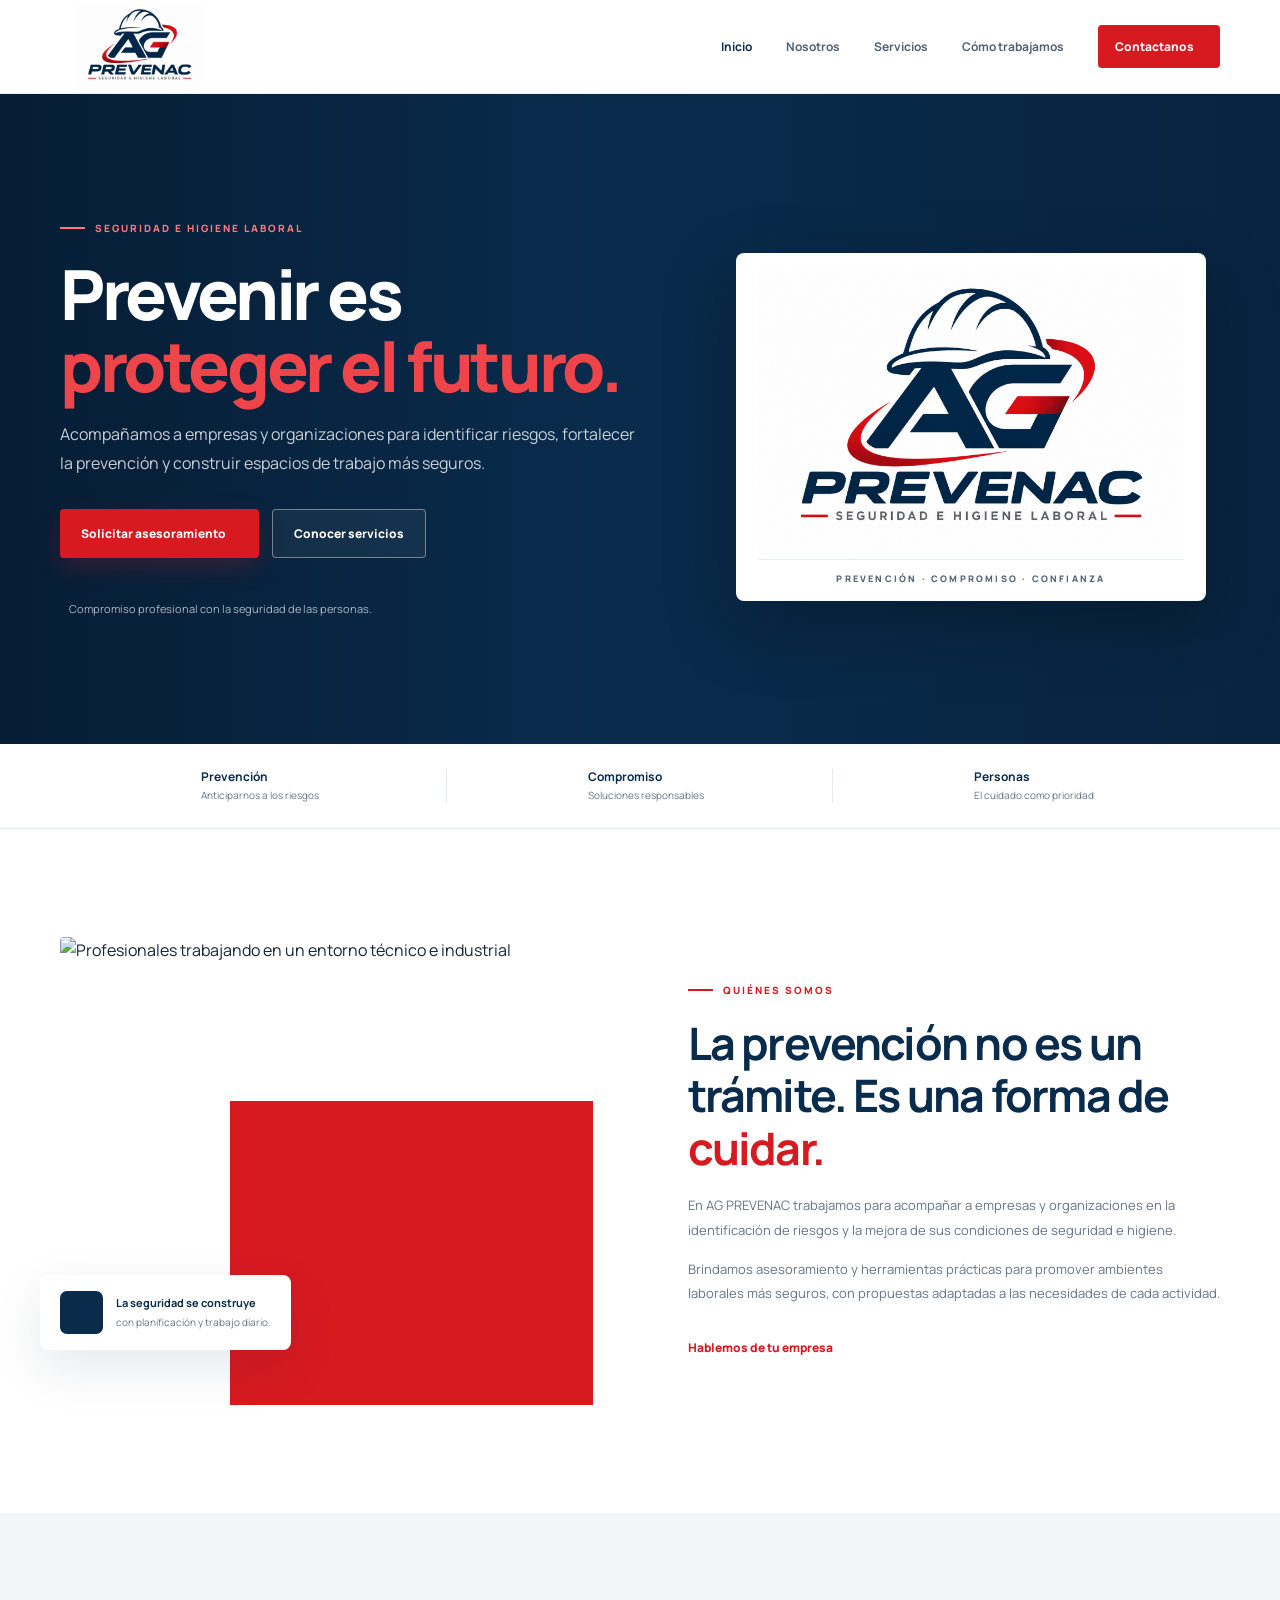
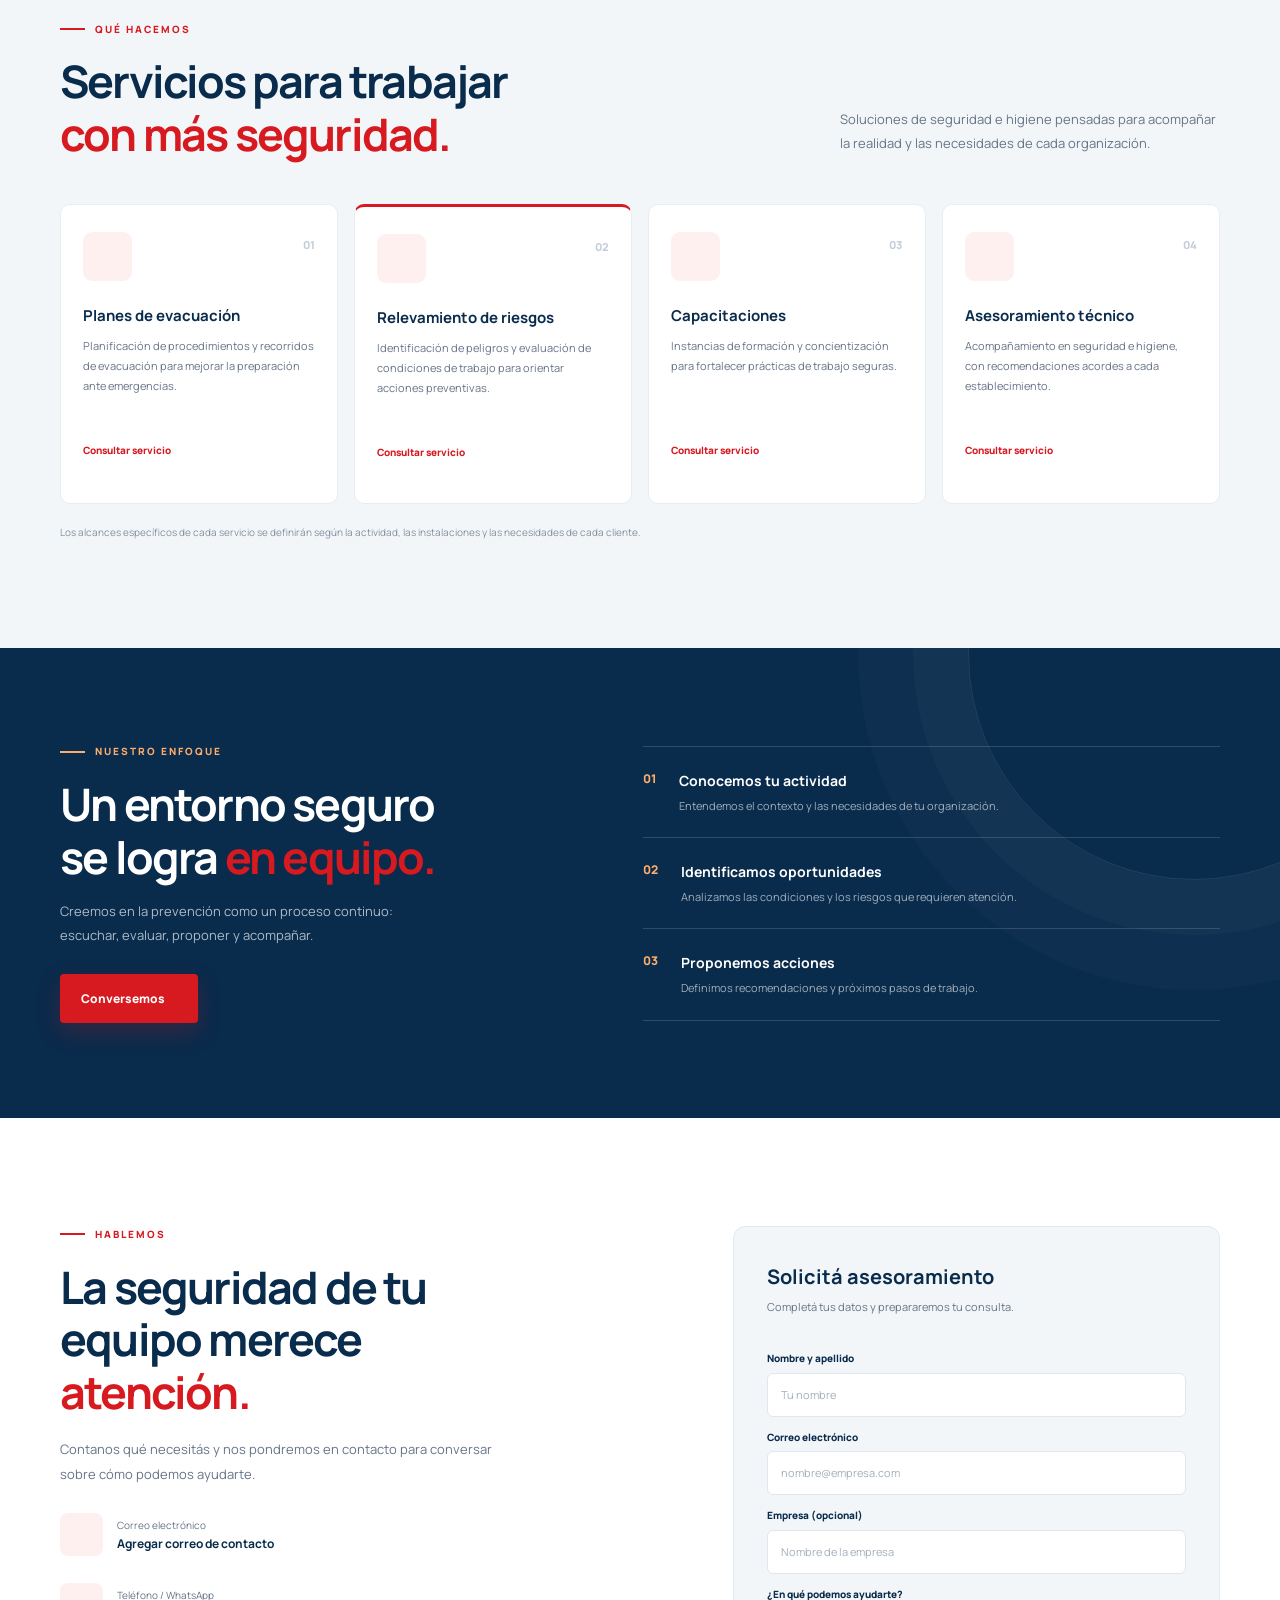
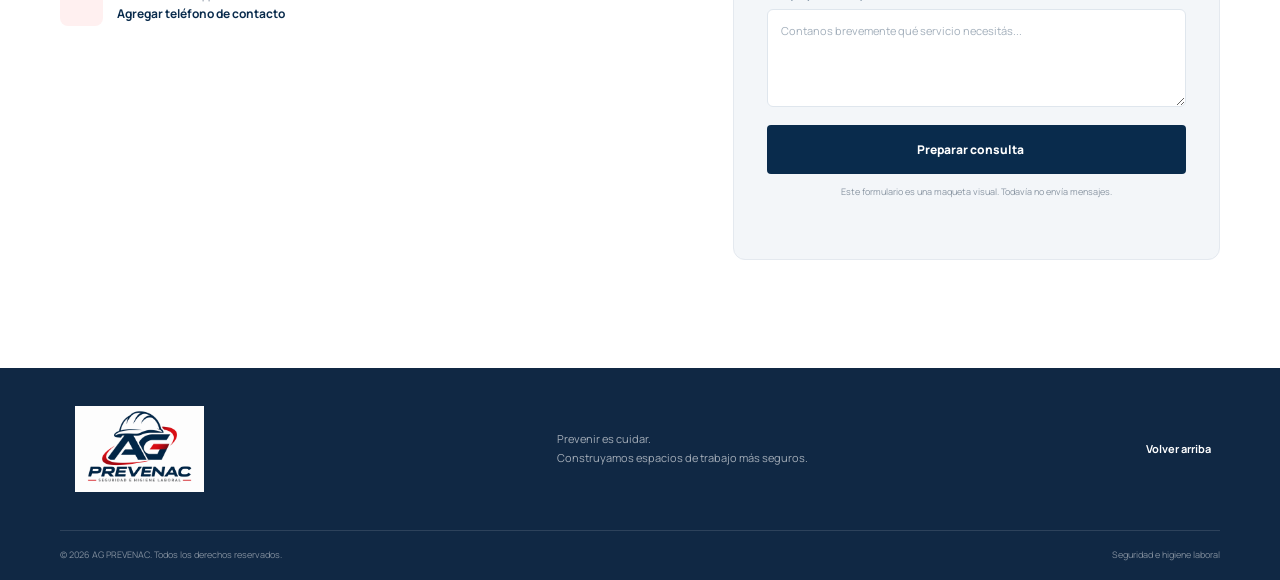
==== index.html @ 37a2228d "Add files via upload" ====
<!DOCTYPE html>
<html lang="es">
<head>
  <meta charset="UTF-8">
  <meta name="viewport" content="width=device-width, initial-scale=1.0">
  <meta name="description" content="AG PREVENAC: asesoramiento en seguridad e higiene laboral, prevención de riesgos, capacitaciones y planes de evacuación.">
  <meta name="theme-color" content="#17365d">
  <title>AG PREVENAC | Seguridad e Higiene Laboral</title>

  <link rel="preconnect" href="https://fonts.googleapis.com">
  <link rel="preconnect" href="https://fonts.gstatic.com" crossorigin>
  <link href="https://fonts.googleapis.com/css2?family=Manrope:wght@400;500;600;700;800&display=swap" rel="stylesheet">
  <link rel="stylesheet" href="css/styles.css">
  <script src="https://unpkg.com/lucide@latest" defer></script>
  <script src="js/main.js" defer></script>
</head>
<body>
  <a class="skip-link" href="#contenido">Saltar al contenido</a>

  <header class="site-header" id="inicio">
    <div class="container nav-wrap">
      <a class="brand" href="#inicio" aria-label="AG PREVENAC, inicio">
        <img class="brand-logo" src="assets/logo-prevenac.png" alt="AG PREVENAC — Seguridad e Higiene Laboral">
      </a>

      <button class="menu-toggle" type="button" aria-label="Abrir menú" aria-expanded="false" aria-controls="main-nav">
        <i data-lucide="menu"></i>
      </button>

      <nav class="main-nav" id="main-nav" aria-label="Navegación principal">
        <a href="#inicio" class="nav-link active">Inicio</a>
        <a href="#nosotros" class="nav-link">Nosotros</a>
        <a href="#servicios" class="nav-link">Servicios</a>
        <a href="#metodologia" class="nav-link">Cómo trabajamos</a>
        <a href="#contacto" class="nav-cta">Contactanos <i data-lucide="arrow-up-right"></i></a>
      </nav>
    </div>
  </header>

  <main id="contenido">
    <section class="hero hero-redesign">
      <div class="hero-photo" role="img" aria-label="Profesional trabajando en un entorno industrial"></div>
      <div class="hero-overlay"></div>
      <div class="container hero-layout">
        <div class="hero-content">
          <div class="eyebrow eyebrow-light"><span></span> SEGURIDAD E HIGIENE LABORAL</div>
          <h1>Prevenir es<br><em>proteger el futuro.</em></h1>
          <p class="hero-lead">Acompañamos a empresas y organizaciones para identificar riesgos, fortalecer la prevención y construir espacios de trabajo más seguros.</p>
          <div class="hero-actions">
            <a class="button button-orange" href="#contacto">Solicitar asesoramiento <i data-lucide="arrow-right"></i></a>
            <a class="button button-outline" href="#servicios">Conocer servicios</a>
          </div>
          <div class="hero-note"><i data-lucide="shield-check"></i> Compromiso profesional con la seguridad de las personas.</div>
        </div>
        <div class="hero-logo-panel">
          <img src="assets/logo-prevenac.png" alt="Identidad corporativa AG PREVENAC — Seguridad e Higiene Laboral">
          <span>PREVENCIÓN · COMPROMISO · CONFIANZA</span>
        </div>
      </div>
    </section>

    <section class="trust-strip" aria-label="Principios de trabajo">
      <div class="container trust-grid">
        <div><i data-lucide="shield-check"></i><span><strong>Prevención</strong><small>Anticiparnos a los riesgos</small></span></div>
        <div><i data-lucide="clipboard-check"></i><span><strong>Compromiso</strong><small>Soluciones responsables</small></span></div>
        <div><i data-lucide="users"></i><span><strong>Personas</strong><small>El cuidado como prioridad</small></span></div>
      </div>
    </section>

    <section class="section about-section" id="nosotros">
      <div class="container about-grid">
        <div class="about-visual">
          <img src="https://images.unsplash.com/photo-1581092160562-40aa08e78837?auto=format&fit=crop&w=1000&q=85" alt="Profesionales trabajando en un entorno técnico e industrial" loading="lazy">
          <div class="visual-caption"><span class="caption-icon"><i data-lucide="hard-hat"></i></span><span><strong>La seguridad se construye</strong><small>con planificación y trabajo diario.</small></span></div>
          <div class="visual-accent"></div>
        </div>
        <div class="about-copy">
          <div class="eyebrow"><span></span> QUIÉNES SOMOS</div>
          <h2>La prevención no es un trámite. Es una forma de <em>cuidar.</em></h2>
          <p>En AG PREVENAC trabajamos para acompañar a empresas y organizaciones en la identificación de riesgos y la mejora de sus condiciones de seguridad e higiene.</p>
          <p>Brindamos asesoramiento y herramientas prácticas para promover ambientes laborales más seguros, con propuestas adaptadas a las necesidades de cada actividad.</p>
          <a class="text-link" href="#contacto">Hablemos de tu empresa <i data-lucide="arrow-up-right"></i></a>
        </div>
      </div>
    </section>

    <section class="section services-section" id="servicios">
      <div class="container">
        <div class="section-heading">
          <div>
            <div class="eyebrow"><span></span> QUÉ HACEMOS</div>
            <h2>Servicios para trabajar<br><em>con más seguridad.</em></h2>
          </div>
          <p>Soluciones de seguridad e higiene pensadas para acompañar la realidad y las necesidades de cada organización.</p>
        </div>

        <div class="services-grid">
          <article class="service-card">
            <div class="service-icon"><i data-lucide="map"></i></div>
            <span class="service-number">01</span>
            <h3>Planes de evacuación</h3>
            <p>Planificación de procedimientos y recorridos de evacuación para mejorar la preparación ante emergencias.</p>
            <a href="#contacto" aria-label="Consultar por planes de evacuación">Consultar servicio <i data-lucide="arrow-up-right"></i></a>
          </article>
          <article class="service-card featured">
            <div class="service-icon"><i data-lucide="clipboard-list"></i></div>
            <span class="service-number">02</span>
            <h3>Relevamiento de riesgos</h3>
            <p>Identificación de peligros y evaluación de condiciones de trabajo para orientar acciones preventivas.</p>
            <a href="#contacto" aria-label="Consultar por relevamiento de riesgos">Consultar servicio <i data-lucide="arrow-up-right"></i></a>
          </article>
          <article class="service-card">
            <div class="service-icon"><i data-lucide="presentation"></i></div>
            <span class="service-number">03</span>
            <h3>Capacitaciones</h3>
            <p>Instancias de formación y concientización para fortalecer prácticas de trabajo seguras.</p>
            <a href="#contacto" aria-label="Consultar por capacitaciones">Consultar servicio <i data-lucide="arrow-up-right"></i></a>
          </article>
          <article class="service-card">
            <div class="service-icon"><i data-lucide="file-check-2"></i></div>
            <span class="service-number">04</span>
            <h3>Asesoramiento técnico</h3>
            <p>Acompañamiento en seguridad e higiene, con recomendaciones acordes a cada establecimiento.</p>
            <a href="#contacto" aria-label="Consultar por asesoramiento técnico">Consultar servicio <i data-lucide="arrow-up-right"></i></a>
          </article>
        </div>
        <p class="content-note">Los alcances específicos de cada servicio se definirán según la actividad, las instalaciones y las necesidades de cada cliente.</p>
      </div>
    </section>

    <section class="method-section" id="metodologia">
      <div class="container method-grid">
        <div>
          <div class="eyebrow eyebrow-light"><span></span> NUESTRO ENFOQUE</div>
          <h2>Un entorno seguro<br>se logra <em>en equipo.</em></h2>
          <p>Creemos en la prevención como un proceso continuo: escuchar, evaluar, proponer y acompañar.</p>
          <a class="button button-orange" href="#contacto">Conversemos <i data-lucide="arrow-right"></i></a>
        </div>
        <div class="steps">
          <div class="step"><span>01</span><div><h3>Conocemos tu actividad</h3><p>Entendemos el contexto y las necesidades de tu organización.</p></div></div>
          <div class="step"><span>02</span><div><h3>Identificamos oportunidades</h3><p>Analizamos las condiciones y los riesgos que requieren atención.</p></div></div>
          <div class="step"><span>03</span><div><h3>Proponemos acciones</h3><p>Definimos recomendaciones y próximos pasos de trabajo.</p></div></div>
        </div>
      </div>
    </section>

    <section class="contact-section section" id="contacto">
      <div class="container contact-grid">
        <div class="contact-copy">
          <div class="eyebrow"><span></span> HABLEMOS</div>
          <h2>La seguridad de tu equipo merece <em>atención.</em></h2>
          <p>Contanos qué necesitás y nos pondremos en contacto para conversar sobre cómo podemos ayudarte.</p>
          <div class="contact-detail"><span><i data-lucide="mail"></i></span><div><small>Correo electrónico</small><strong>Agregar correo de contacto</strong></div></div>
          <div class="contact-detail"><span><i data-lucide="phone"></i></span><div><small>Teléfono / WhatsApp</small><strong>Agregar teléfono de contacto</strong></div></div>
        </div>
        <form class="contact-form" id="contact-form">
          <h3>Solicitá asesoramiento</h3>
          <p>Completá tus datos y prepararemos tu consulta.</p>
          <label for="name">Nombre y apellido</label>
          <input id="name" name="name" type="text" placeholder="Tu nombre" autocomplete="name" required>
          <label for="email">Correo electrónico</label>
          <input id="email" name="email" type="email" placeholder="nombre@empresa.com" autocomplete="email" required>
          <label for="company">Empresa (opcional)</label>
          <input id="company" name="company" type="text" placeholder="Nombre de la empresa" autocomplete="organization">
          <label for="message">¿En qué podemos ayudarte?</label>
          <textarea id="message" name="message" rows="4" placeholder="Contanos brevemente qué servicio necesitás..." required></textarea>
          <button class="button button-navy" type="submit">Preparar consulta <i data-lucide="arrow-right"></i></button>
          <small class="form-disclaimer">Este formulario es una maqueta visual. Todavía no envía mensajes.</small>
          <p class="form-feedback" id="form-feedback" role="status" aria-live="polite"></p>
        </form>
      </div>
    </section>
  </main>

  <footer class="site-footer">
    <div class="container footer-top">
      <a class="brand brand-footer" href="#inicio" aria-label="AG PREVENAC, volver al inicio">
        <img class="brand-logo brand-logo-footer" src="assets/logo-prevenac.png" alt="AG PREVENAC — Seguridad e Higiene Laboral">
      </a>
      <p>Prevenir es cuidar.<br>Construyamos espacios de trabajo más seguros.</p>
      <a class="back-top" href="#inicio">Volver arriba <i data-lucide="arrow-up"></i></a>
    </div>
    <div class="container footer-bottom">
      <span>© <span id="current-year"></span> AG PREVENAC. Todos los derechos reservados.</span>
      <span>Seguridad e higiene laboral</span>
    </div>
  </footer>
</body>
</html>
---- css/styles.css ----
@import url('https://fonts.googleapis.com/css2?family=Manrope:wght@400;500;600;700;800&display=swap');

:root {
  --navy: #17365d;
  --navy-deep: #102844;
  --orange: #d71920;
  --yellow: #d71920;
  --ink: #172536;
  --muted: #667487;
  --soft: #f3f6f9;
  --white: #fff;
  --border: #e4e9ef;
  --radius: 18px;
  --shadow: 0 18px 50px rgba(16, 40, 68, .10);
}

* { box-sizing: border-box; }
html { scroll-behavior: smooth; scroll-padding-top: 88px; }
body { margin: 0; font-family: "Manrope", sans-serif; color: var(--ink); background: #fff; line-height: 1.65; }
a { color: inherit; text-decoration: none; }
button, input, textarea { font: inherit; }
img { display: block; max-width: 100%; }
.container { width: min(1160px, calc(100% - 48px)); margin-inline: auto; }
.skip-link { position: absolute; left: -999px; top: 8px; z-index: 1000; background: white; padding: 10px 16px; }
.skip-link:focus { left: 8px; }
.site-header { height: 82px; background: #fff; position: sticky; top: 0; z-index: 100; border-bottom: 1px solid rgba(23,54,93,.08); }
.nav-wrap { height: 100%; display: flex; align-items: center; justify-content: space-between; }
.brand { display: inline-flex; align-items: center; gap: 11px; color: var(--navy); }
.brand-mark { font-size: 33px; font-weight: 800; letter-spacing: -3px; line-height: 1; }
.brand-mark span { color: var(--orange); }
.brand-copy { display: grid; line-height: 1.15; letter-spacing: 1.5px; }
.brand-copy strong { font-size: 15px; font-weight: 800; }
.brand-copy small { margin-top: 5px; font-size: 8px; font-weight: 700; color: #8190a1; letter-spacing: 1.15px; }
.main-nav { display: flex; align-items: center; gap: 34px; }
.nav-link { color: #536174; font-size: 12px; font-weight: 700; transition: color .2s; }
.nav-link:hover, .nav-link.active { color: var(--navy); }
.nav-cta { display: inline-flex; align-items: center; gap: 9px; padding: 12px 17px; color: white; background: var(--navy); border-radius: 7px; font-size: 12px; font-weight: 800; transition: background .2s, transform .2s; }
.nav-cta:hover { background: var(--orange); transform: translateY(-2px); }
.nav-cta svg, .button svg, .text-link svg, .service-card a svg, .back-top svg { width: 16px; height: 16px; }
.menu-toggle { display: none; border: 0; background: transparent; color: var(--navy); padding: 8px; }

.hero { min-height: 650px; position: relative; display: flex; align-items: center; overflow: hidden; background: var(--navy-deep); color: white; }
.hero-photo { position: absolute; inset: 0; background: url("https://images.unsplash.com/photo-1581092335878-2d9ff86ca2bf?auto=format&fit=crop&w=2000&q=90") center 43% / cover no-repeat; opacity: .62; }
.hero-overlay { position: absolute; inset: 0; background: linear-gradient(90deg, rgba(10,29,51,.97) 0%, rgba(16,40,68,.88) 43%, rgba(16,40,68,.23) 100%), linear-gradient(0deg, rgba(10,29,51,.25), transparent 50%); }
.hero-content { position: relative; z-index: 1; padding-block: 105px 115px; }
.eyebrow { display: flex; align-items: center; gap: 10px; color: var(--orange); font-size: 10px; font-weight: 800; letter-spacing: 2px; }
.eyebrow > span { width: 25px; height: 2px; background: currentColor; display: inline-block; }
.eyebrow-light { color: #ffad68; }
.hero h1 { max-width: 760px; margin: 22px 0 18px; font-size: clamp(43px, 6vw, 76px); line-height: 1.08; letter-spacing: -3.8px; font-weight: 800; }
h1 em, h2 em { color: var(--orange); font-style: normal; }
.hero-lead { max-width: 590px; margin: 0; color: rgba(255,255,255,.78); font-size: 16px; line-height: 1.8; }
.hero-actions { display: flex; align-items: center; flex-wrap: wrap; gap: 13px; margin-top: 32px; }
.button { min-height: 49px; display: inline-flex; justify-content: center; align-items: center; gap: 12px; padding: 0 21px; border: 0; border-radius: 7px; cursor: pointer; font-size: 12px; font-weight: 800; transition: transform .2s, background .2s, box-shadow .2s; }
.button:hover { transform: translateY(-2px); }
.button-orange { background: var(--orange); color: white; box-shadow: 0 9px 24px rgba(244,123,32,.2); }
.button-orange:hover { background: #e86c13; }
.button-outline { border: 1px solid rgba(255,255,255,.4); color: white; background: rgba(255,255,255,.05); }
.button-outline:hover { background: rgba(255,255,255,.14); }
.hero-note { display: flex; align-items: center; gap: 9px; margin-top: 42px; color: rgba(255,255,255,.68); font-size: 11px; }
.hero-note svg { width: 17px; color: #ffad68; }
.hero-side-label { position: absolute; right: 30px; bottom: 38px; writing-mode: vertical-rl; color: rgba(255,255,255,.65); font-size: 9px; font-weight: 800; letter-spacing: 3px; }

.trust-strip { background: #fff; border-bottom: 1px solid var(--border); }
.trust-grid { display: grid; grid-template-columns: repeat(3, 1fr); padding-block: 25px; }
.trust-grid > div { display: flex; align-items: center; justify-content: center; gap: 14px; border-right: 1px solid var(--border); }
.trust-grid > div:last-child { border: 0; }
.trust-grid svg { width: 25px; height: 25px; color: var(--orange); }
.trust-grid span { display: grid; line-height: 1.35; }
.trust-grid strong { font-size: 12px; color: var(--navy); }
.trust-grid small { margin-top: 4px; color: var(--muted); font-size: 10px; }

.section { padding-block: 108px; }
.about-grid { display: grid; grid-template-columns: 1fr 1fr; gap: 95px; align-items: center; }
.about-visual { position: relative; padding: 0 28px 28px 0; }
.about-visual > img { width: 100%; height: 440px; object-fit: cover; border-radius: 4px; position: relative; z-index: 1; }
.visual-accent { position: absolute; right: 0; bottom: 0; width: 68%; height: 65%; background: var(--orange); }
.visual-caption { position: absolute; z-index: 2; left: -20px; bottom: 55px; display: flex; align-items: center; gap: 13px; background: white; padding: 16px 20px; box-shadow: var(--shadow); border-radius: 8px; }
.caption-icon { width: 43px; height: 43px; display: grid; place-items: center; color: white; background: var(--navy); border-radius: 7px; }
.caption-icon svg { width: 21px; }
.visual-caption span:last-child { display: grid; line-height: 1.4; }
.visual-caption strong { color: var(--navy); font-size: 11px; }
.visual-caption small { margin-top: 4px; color: var(--muted); font-size: 10px; }
.about-copy h2, .section-heading h2, .method-section h2, .contact-copy h2 { margin: 18px 0; color: var(--navy); font-size: clamp(31px, 3.5vw, 45px); line-height: 1.18; letter-spacing: -1.8px; }
.about-copy p, .section-heading > p, .method-grid > div:first-child > p, .contact-copy > p { color: var(--muted); font-size: 13px; line-height: 1.9; }
.about-copy p { margin: 0 0 14px; }
.text-link { display: inline-flex; align-items: center; gap: 10px; margin-top: 18px; color: var(--orange); font-size: 12px; font-weight: 800; }
.text-link:hover { color: var(--navy); }

.services-section { background: var(--soft); }
.section-heading { display: flex; justify-content: space-between; align-items: end; gap: 40px; margin-bottom: 43px; }
.section-heading h2 { margin-bottom: 0; }
.section-heading > p { max-width: 380px; margin: 0 0 5px; }
.services-grid { display: grid; grid-template-columns: repeat(4, 1fr); gap: 16px; }
.service-card { position: relative; min-height: 300px; padding: 27px 22px 23px; background: white; border: 1px solid #e8edf2; border-radius: 10px; transition: transform .25s, box-shadow .25s, border-color .25s; }
.service-card:hover { transform: translateY(-6px); box-shadow: var(--shadow); border-color: transparent; }
.service-card.featured { border-top: 3px solid var(--orange); }
.service-icon { width: 49px; height: 49px; display: grid; place-items: center; margin-bottom: 24px; color: var(--orange); background: #fff1e7; border-radius: 9px; }
.service-icon svg { width: 23px; height: 23px; }
.service-number { position: absolute; top: 31px; right: 22px; color: #c5ced8; font-size: 11px; font-weight: 800; }
.service-card h3 { margin: 0 0 10px; color: var(--navy); font-size: 15px; line-height: 1.4; }
.service-card p { min-height: 88px; margin: 0; color: var(--muted); font-size: 11px; line-height: 1.8; }
.service-card a { display: inline-flex; align-items: center; gap: 7px; margin-top: 18px; color: var(--orange); font-size: 10px; font-weight: 800; }
.service-card a svg { width: 13px; }
.content-note { margin: 20px 0 0; color: #8290a0; font-size: 10px; }

.method-section { position: relative; overflow: hidden; padding-block: 95px; color: white; background: var(--navy); }
.method-section::after { content: ""; position: absolute; width: 450px; height: 450px; right: -140px; top: -220px; border: 1px solid rgba(255,255,255,.1); border-radius: 50%; box-shadow: 0 0 0 55px rgba(255,255,255,.025), 0 0 0 110px rgba(255,255,255,.02); }
.method-grid { position: relative; z-index: 1; display: grid; grid-template-columns: .9fr 1.1fr; gap: 110px; align-items: center; }
.method-section h2 { color: white; margin-bottom: 15px; }
.method-grid > div:first-child > p { max-width: 390px; margin-bottom: 26px; color: rgba(255,255,255,.68); }
.steps { display: grid; gap: 0; }
.step { display: flex; gap: 23px; padding: 22px 0; border-bottom: 1px solid rgba(255,255,255,.15); }
.step:first-child { border-top: 1px solid rgba(255,255,255,.15); }
.step > span { color: #ffad68; font-size: 12px; font-weight: 800; }
.step h3 { margin: 0 0 5px; color: white; font-size: 14px; }
.step p { margin: 0; color: rgba(255,255,255,.62); font-size: 11px; }

.contact-section { background: #fff; }
.contact-grid { display: grid; grid-template-columns: 1fr .85fr; gap: 100px; align-items: start; }
.contact-copy h2 { max-width: 490px; }
.contact-copy > p { max-width: 450px; }
.contact-detail { display: flex; align-items: center; gap: 14px; margin-top: 27px; }
.contact-detail > span { width: 43px; height: 43px; display: grid; place-items: center; color: var(--orange); background: #fff1e7; border-radius: 8px; }
.contact-detail svg { width: 19px; }
.contact-detail div { display: grid; line-height: 1.4; }
.contact-detail small { color: var(--muted); font-size: 10px; }
.contact-detail strong { margin-top: 4px; color: var(--navy); font-size: 12px; }
.contact-form { display: grid; padding: 33px; background: var(--soft); border: 1px solid var(--border); border-radius: 12px; }
.contact-form h3 { margin: 0; color: var(--navy); font-size: 20px; }
.contact-form > p { margin: 5px 0 22px; color: var(--muted); font-size: 11px; }
.contact-form label { margin: 12px 0 6px; color: var(--navy); font-size: 10px; font-weight: 800; }
.contact-form input, .contact-form textarea { width: 100%; padding: 12px 13px; color: var(--ink); background: white; border: 1px solid #dfe6ed; border-radius: 6px; outline: none; font-size: 11px; resize: vertical; transition: border-color .2s, box-shadow .2s; }
.contact-form input:focus, .contact-form textarea:focus { border-color: var(--orange); box-shadow: 0 0 0 3px rgba(244,123,32,.12); }
.contact-form input::placeholder, .contact-form textarea::placeholder { color: #a3afbb; }
.button-navy { width: 100%; margin-top: 18px; color: white; background: var(--navy); }
.button-navy:hover { background: var(--orange); }
.form-disclaimer { margin-top: 11px; color: #8995a2; font-size: 9px; text-align: center; }
.form-feedback { min-height: 18px; margin: 8px 0 0 !important; color: var(--navy) !important; font-size: 10px !important; }

.site-footer { color: white; background: #102844; }
.footer-top { display: flex; align-items: center; justify-content: space-between; gap: 30px; padding-block: 38px; }
.brand-footer { color: white; }
.brand-footer .brand-copy small { color: #a9b6c4; }
.footer-top > p { margin: 0; color: rgba(255,255,255,.62); font-size: 11px; line-height: 1.7; }
.back-top { display: inline-flex; align-items: center; gap: 9px; color: white; font-size: 11px; font-weight: 700; }
.back-top:hover { color: #ffad68; }
.footer-bottom { display: flex; justify-content: space-between; gap: 20px; padding-block: 17px; border-top: 1px solid rgba(255,255,255,.12); color: rgba(255,255,255,.48); font-size: 9px; }

@media (max-width: 980px) {
  .main-nav { gap: 20px; }
  .about-grid { gap: 55px; }
  .services-grid { grid-template-columns: repeat(2, 1fr); }
  .service-card p { min-height: 65px; }
  .method-grid { gap: 55px; }
  .contact-grid { gap: 55px; }
}
@media (max-width: 700px) {
  .container { width: min(100% - 36px, 560px); }
  .site-header { height: 72px; }
  .menu-toggle { display: inline-flex; align-items: center; justify-content: center; }
  .main-nav { position: absolute; display: none; top: 71px; left: 0; right: 0; padding: 18px 24px 24px; flex-direction: column; align-items: stretch; gap: 0; background: white; border-bottom: 1px solid var(--border); box-shadow: 0 18px 25px rgba(16,40,68,.08); }
  .main-nav.is-open { display: flex; }
  .nav-link { padding: 12px 0; border-bottom: 1px solid var(--border); }
  .nav-cta { justify-content: center; margin-top: 15px; }
  .hero { min-height: 630px; }
  .hero-photo { background-position: 58% center; }
  .hero-overlay { background: linear-gradient(90deg, rgba(10,29,51,.94), rgba(16,40,68,.64)), linear-gradient(0deg, rgba(10,29,51,.45), transparent); }
  .hero-content { padding-block: 90px; }
  .hero h1 { font-size: clamp(42px, 12vw, 62px); letter-spacing: -2.5px; }
  .hero-lead { font-size: 14px; }
  .hero-side-label { display: none; }
  .trust-grid { grid-template-columns: 1fr; padding-block: 10px; }
  .trust-grid > div { justify-content: flex-start; padding: 14px 5px; border-right: 0; border-bottom: 1px solid var(--border); }
  .trust-grid > div:last-child { border-bottom: 0; }
  .section { padding-block: 75px; }
  .about-grid, .method-grid, .contact-grid { grid-template-columns: 1fr; gap: 48px; }
  .about-visual { margin-left: 15px; }
  .about-visual > img { height: 350px; }
  .visual-caption { left: -15px; bottom: 45px; }
  .section-heading { display: block; margin-bottom: 30px; }
  .section-heading > p { margin-top: 18px; }
  .services-grid { gap: 12px; }
  .service-card { min-height: 285px; padding: 22px 17px; }
  .service-card p { min-height: 105px; }
  .method-section { padding-block: 75px; }
  .contact-form { padding: 25px 20px; }
  .footer-top { align-items: flex-start; flex-wrap: wrap; }
  .footer-top > p { order: 3; width: 100%; }
  .footer-bottom { flex-direction: column; gap: 5px; }
}
@media (max-width: 390px) {
  .services-grid { grid-template-columns: 1fr; }
  .service-card { min-height: auto; }
  .service-card p { min-height: 0; }
  .hero-actions { align-items: stretch; flex-direction: column; }
  .button { width: 100%; }
}
@media (prefers-reduced-motion: reduce) {
  *, *::before, *::after { scroll-behavior: auto !important; transition-duration: .01ms !important; animation-duration: .01ms !important; }
}


/* Identidad visual PREVENAC: azul marino + rojo */
:root {
  --orange: #d71920;
  --navy: #092b4c;
  --navy-deep: #061d34;
}
.site-header { height: 94px; }
.brand { min-width: 0; }
.brand-logo { display: block; width: 158px; height: 86px; object-fit: contain; }
.nav-link { font-size: 12px; }
.nav-cta { background: #d71920; border-radius: 4px; }
.nav-cta:hover, .button-orange:hover { background: #b51219; }

.hero-redesign { min-height: 650px; }
.hero-redesign .hero-photo {
  inset: 0 0 0 43%; opacity: .58;
  background-position: center 42%;
}
.hero-redesign .hero-overlay {
  background: linear-gradient(90deg, #061d34 0%, #092b4c 46%, rgba(9,43,76,.82) 68%, rgba(9,43,76,.48) 100%);
}
.hero-layout {
  position: relative; z-index: 1; display: grid;
  grid-template-columns: minmax(0, 1.08fr) minmax(320px, .92fr);
  align-items: center; gap: clamp(35px, 6vw, 90px); padding-block: 88px;
}
.hero-content { padding: 0; }
.hero-redesign .hero h1 { max-width: 680px; }
.hero-redesign .hero-content h1 { max-width: 650px; margin: 22px 0 18px; font-size: clamp(45px, 5.4vw, 70px); line-height: 1.04; letter-spacing: -3.4px; }
.hero-redesign .hero-content h1 em { color: #f0444b; }
.hero-redesign .eyebrow-light { color: #ff777d; }
.hero-logo-panel {
  justify-self: center; width: min(100%, 470px); padding: 18px 22px 15px;
  background: #fff; border-radius: 8px; box-shadow: 0 24px 70px rgba(0,0,0,.25);
  transform: translateY(8px);
}
.hero-logo-panel img { width: 100%; height: auto; }
.hero-logo-panel span {
  display: block; margin-top: 4px; padding-top: 12px; border-top: 1px solid #e8edf2;
  color: #526173; text-align: center; font-size: 9px; font-weight: 800; letter-spacing: 2.2px;
}
.button-orange { background: #d71920; box-shadow: 0 9px 24px rgba(215,25,32,.22); }
.button-outline { border-radius: 4px; }
.button { border-radius: 4px; }
.service-icon, .contact-detail > span { color: #d71920; background: #fff0f0; }
.service-card.featured { border-top-color: #d71920; }

@media (max-width: 980px) {
  .hero-layout { grid-template-columns: minmax(0, 1fr) minmax(260px, .8fr); gap: 28px; }
  .brand-logo { width: 145px; }
}
@media (max-width: 700px) {
  .site-header { height: 78px; }
  .brand-logo { width: 126px; height: 72px; }
  .main-nav { top: 77px; }
  .hero-redesign { min-height: auto; }
  .hero-redesign .hero-photo { inset: 0; background-position: 58% center; opacity: .28; }
  .hero-redesign .hero-overlay { background: linear-gradient(90deg, rgba(6,29,52,.98), rgba(9,43,76,.88)); }
  .hero-layout { grid-template-columns: 1fr; gap: 35px; padding-block: 68px 58px; }
  .hero-redesign .hero-content h1 { font-size: clamp(43px, 11vw, 60px); letter-spacing: -2.4px; }
  .hero-logo-panel { width: min(100%, 390px); padding: 12px 14px 11px; transform: none; }
  .hero-logo-panel span { font-size: 8px; letter-spacing: 1.5px; }
  .brand-logo-footer { width: 145px; height: 82px; }
}
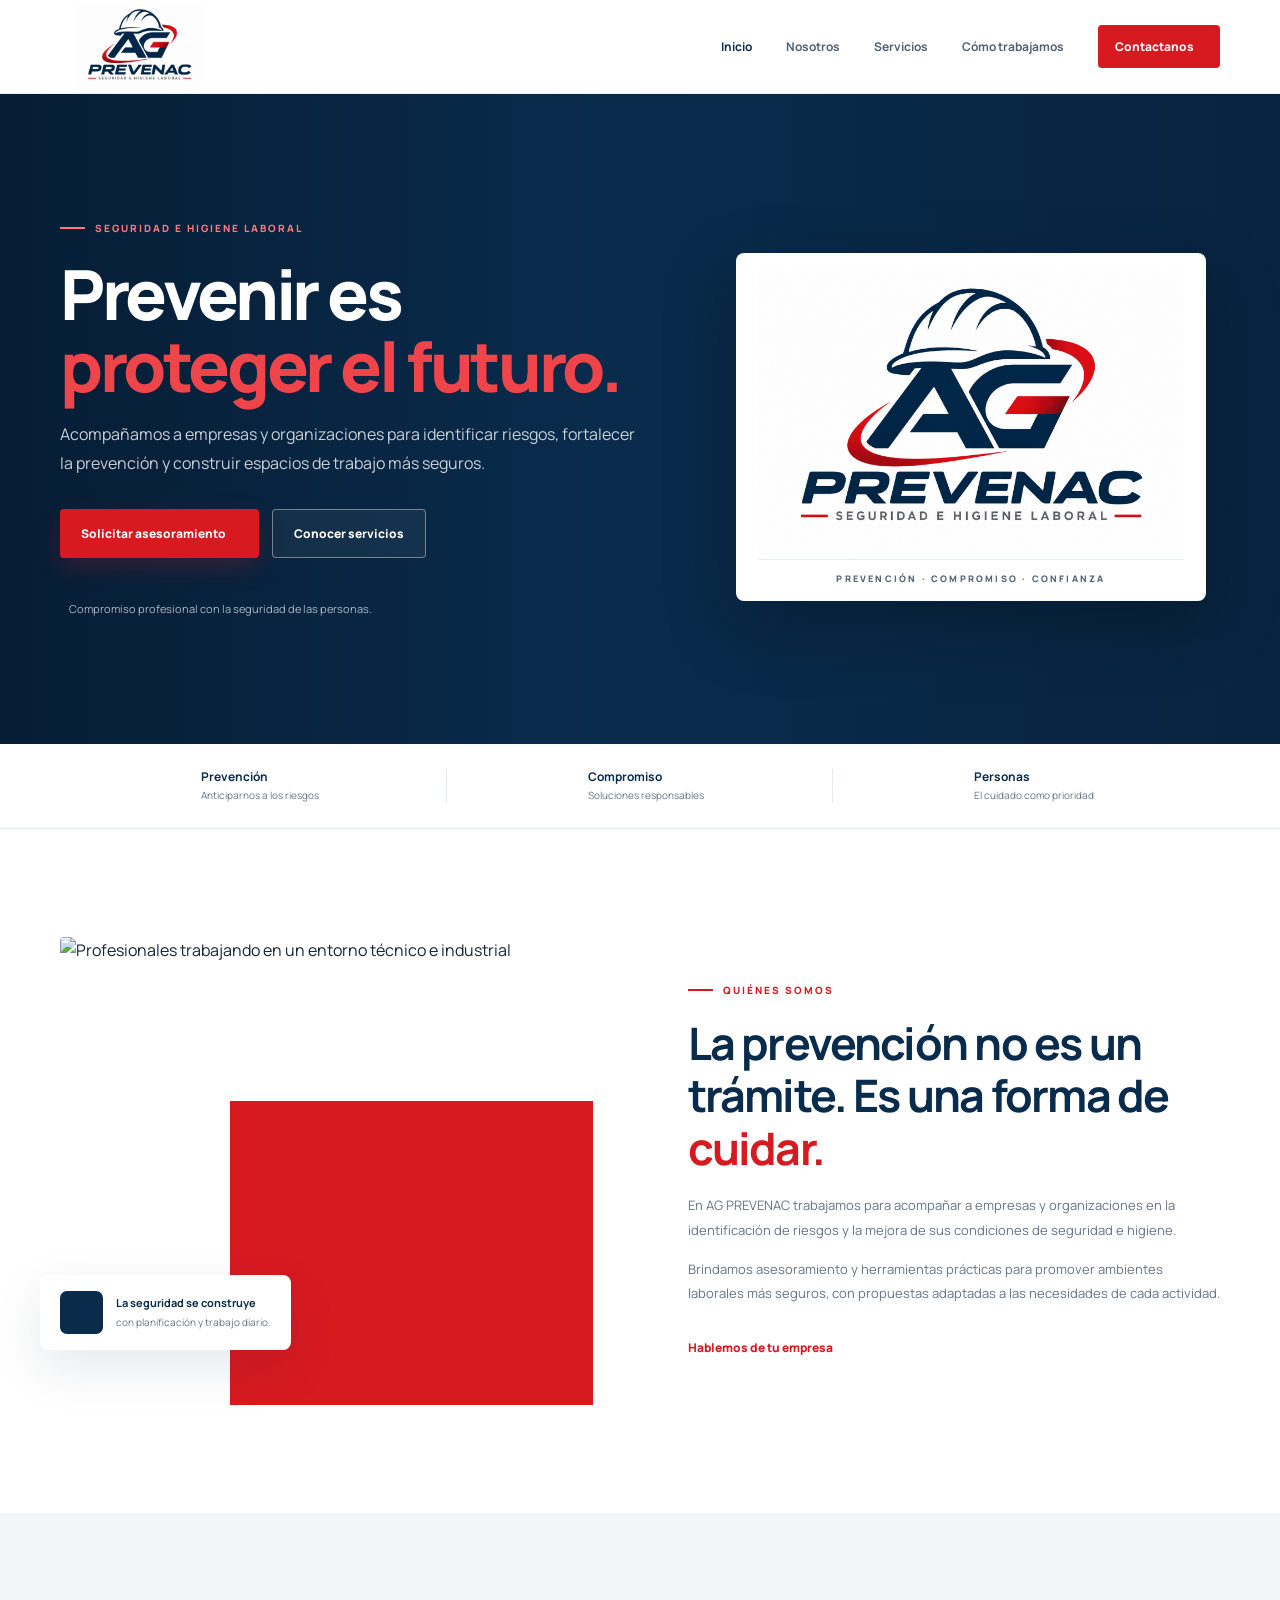
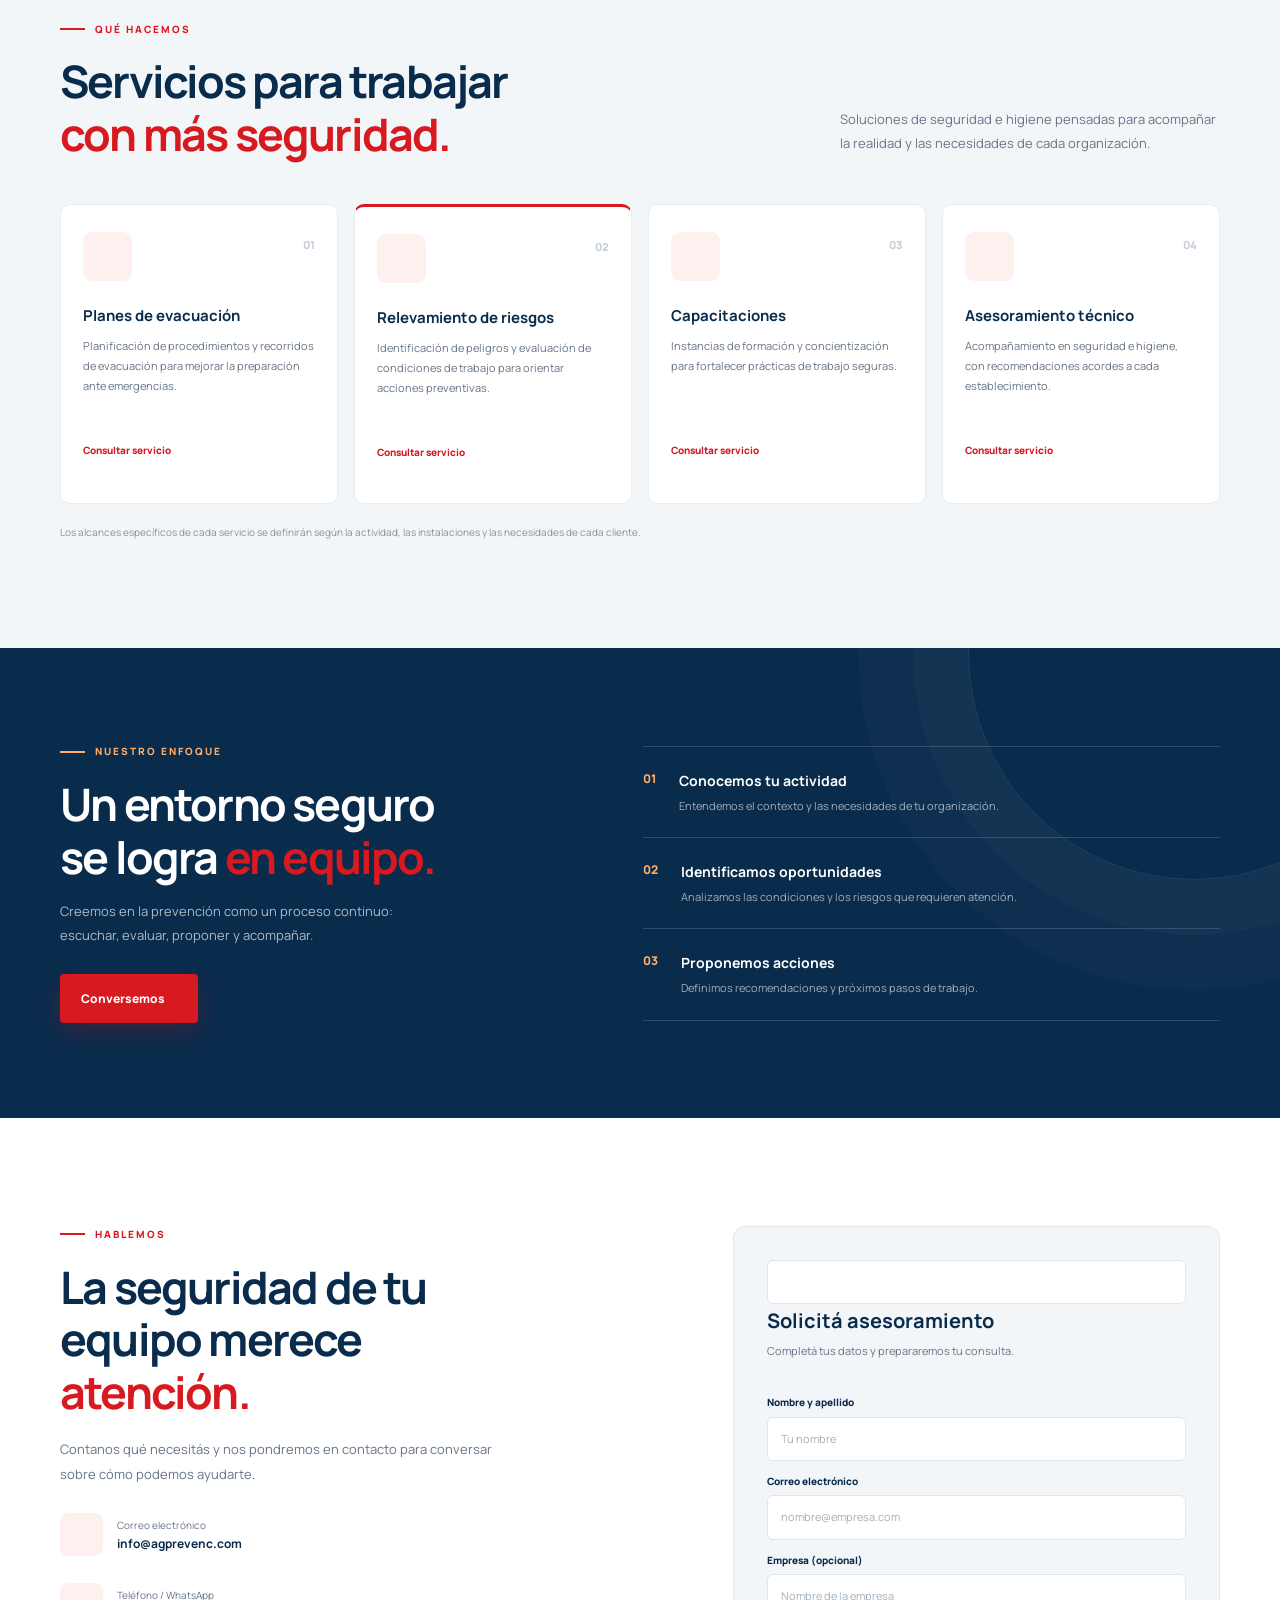
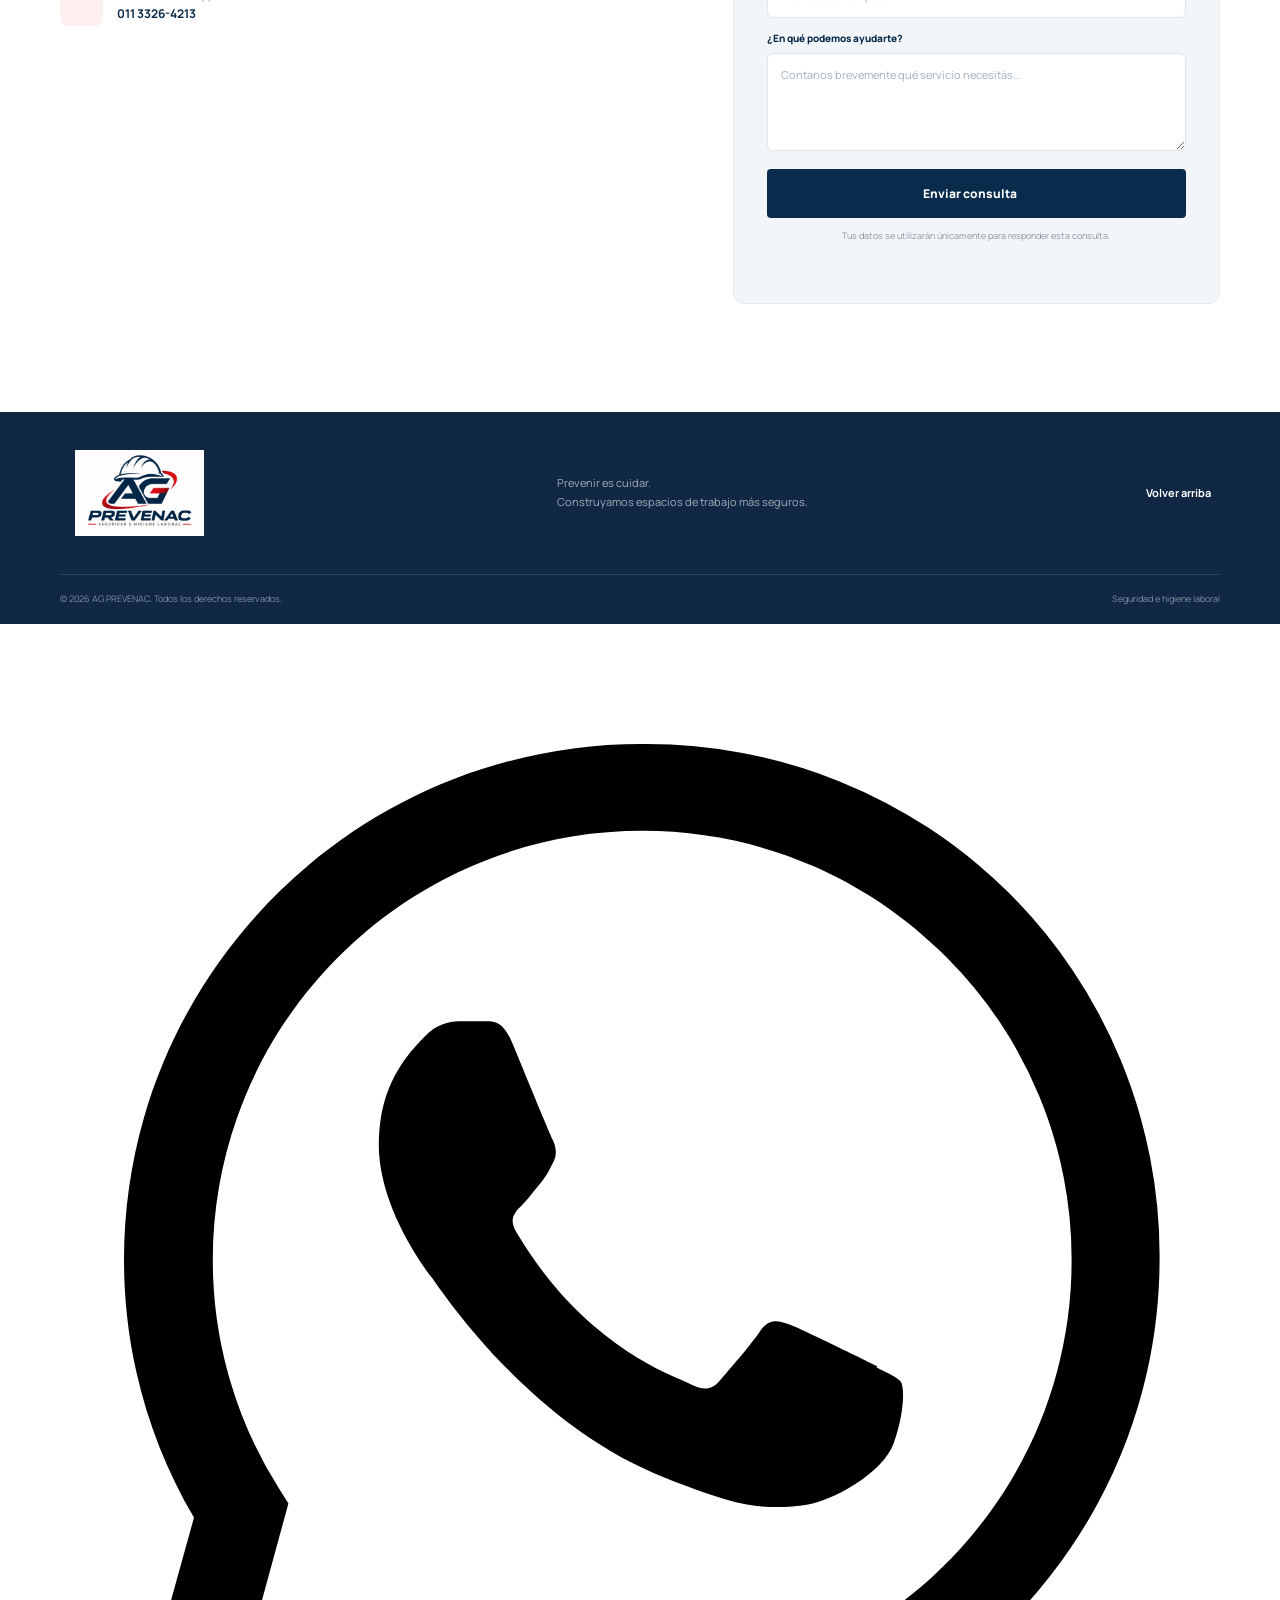
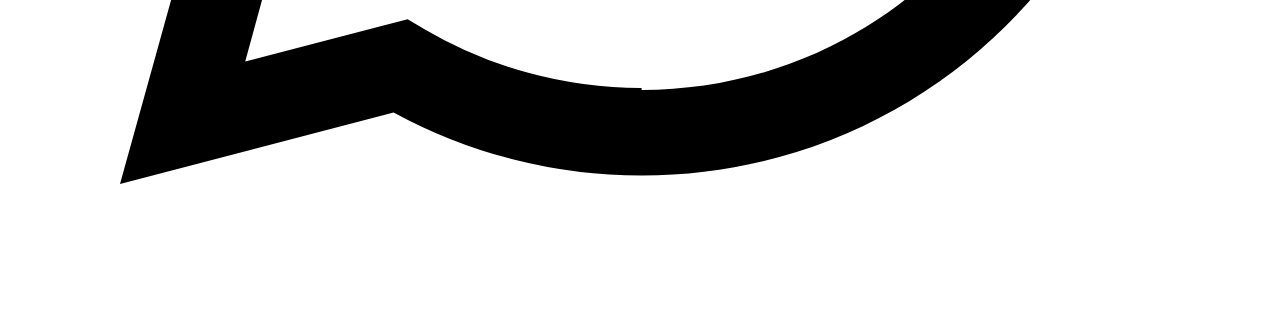
==== commit 527777e1: "Update index.html" ====
--- a/index.html
+++ b/index.html
@@ -150,22 +150,26 @@
           <div class="eyebrow"><span></span> HABLEMOS</div>
           <h2>La seguridad de tu equipo merece <em>atención.</em></h2>
           <p>Contanos qué necesitás y nos pondremos en contacto para conversar sobre cómo podemos ayudarte.</p>
-          <div class="contact-detail"><span><i data-lucide="mail"></i></span><div><small>Correo electrónico</small><strong>Agregar correo de contacto</strong></div></div>
-          <div class="contact-detail"><span><i data-lucide="phone"></i></span><div><small>Teléfono / WhatsApp</small><strong>Agregar teléfono de contacto</strong></div></div>
+          <div class="contact-detail"><span><i data-lucide="mail"></i></span><div><small>Correo electrónico</small><strong><a href="mailto:info@agprevenc.com">info@agprevenc.com</a></strong></div></div>
+          <div class="contact-detail"><span><i data-lucide="phone"></i></span><div><small>Teléfono / WhatsApp</small><strong><a href="tel:+541133264213">011 3326-4213</a></strong></div></div>
         </div>
-        <form class="contact-form" id="contact-form">
+        <form class="contact-form" id="contact-form" action="https://formsubmit.co/ajax/info@agprevenc.com" method="POST">
+          <input type="hidden" name="_subject" value="Nueva consulta desde la web de AG PREVENAC">
+          <input type="hidden" name="_template" value="table">
+          <input type="hidden" name="_replyto" id="replyto-field" value="">
+          <input type="text" name="_honey" class="form-honeypot" tabindex="-1" autocomplete="off" aria-hidden="true">
           <h3>Solicitá asesoramiento</h3>
           <p>Completá tus datos y prepararemos tu consulta.</p>
           <label for="name">Nombre y apellido</label>
-          <input id="name" name="name" type="text" placeholder="Tu nombre" autocomplete="name" required>
+          <input id="name" name="Nombre" type="text" placeholder="Tu nombre" autocomplete="name" required>
           <label for="email">Correo electrónico</label>
-          <input id="email" name="email" type="email" placeholder="nombre@empresa.com" autocomplete="email" required>
+          <input id="email" name="Email" type="email" placeholder="nombre@empresa.com" autocomplete="email" required>
           <label for="company">Empresa (opcional)</label>
-          <input id="company" name="company" type="text" placeholder="Nombre de la empresa" autocomplete="organization">
+          <input id="company" name="Empresa" type="text" placeholder="Nombre de la empresa" autocomplete="organization">
           <label for="message">¿En qué podemos ayudarte?</label>
-          <textarea id="message" name="message" rows="4" placeholder="Contanos brevemente qué servicio necesitás..." required></textarea>
-          <button class="button button-navy" type="submit">Preparar consulta <i data-lucide="arrow-right"></i></button>
-          <small class="form-disclaimer">Este formulario es una maqueta visual. Todavía no envía mensajes.</small>
+          <textarea id="message" name="Consulta" rows="4" placeholder="Contanos brevemente qué servicio necesitás..." required></textarea>
+          <button class="button button-navy" type="submit">Enviar consulta <i data-lucide="arrow-right"></i></button>
+          <small class="form-disclaimer">Tus datos se utilizarán únicamente para responder esta consulta.</small>
           <p class="form-feedback" id="form-feedback" role="status" aria-live="polite"></p>
         </form>
       </div>
@@ -185,5 +189,8 @@
       <span>Seguridad e higiene laboral</span>
     </div>
   </footer>
+  <a class="whatsapp-float" href="https://wa.me/5491133264213" target="_blank" rel="noopener noreferrer" aria-label="Contactar a AG PREVENAC por WhatsApp">
+    <svg viewBox="0 0 32 32" aria-hidden="true"><path d="M16.04 3C8.9 3 3.1 8.78 3.1 15.9c0 2.27.6 4.49 1.75 6.44L3 29l6.84-1.79a12.95 12.95 0 0 0 6.2 1.58h.01c7.13 0 12.93-5.79 12.94-12.91A12.82 12.82 0 0 0 25.2 6.7 12.85 12.85 0 0 0 16.04 3Zm0 23.6h-.01a10.7 10.7 0 0 1-5.45-1.49l-.39-.23-4.06 1.06 1.08-3.95-.25-.4a10.65 10.65 0 0 1-1.64-5.69c0-5.92 4.82-10.73 10.74-10.73 2.87 0 5.56 1.12 7.59 3.15a10.66 10.66 0 0 1 3.14 7.6c0 5.92-4.82 10.73-10.75 10.73Zm5.9-8.04c-.32-.16-1.9-.94-2.2-1.05-.3-.1-.51-.16-.73.16-.21.32-.84 1.05-1.03 1.26-.19.21-.38.24-.7.08-.32-.16-1.36-.5-2.59-1.6-.96-.85-1.6-1.9-1.79-2.22-.19-.32-.02-.49.14-.65.14-.14.32-.38.48-.57.16-.19.21-.32.32-.53.1-.21.05-.4-.03-.56-.08-.16-.73-1.75-1-2.4-.26-.63-.53-.54-.73-.55h-.62c-.22 0-.57.08-.86.4-.3.32-1.13 1.1-1.13 2.68s1.16 3.11 1.32 3.32c.16.21 2.28 3.48 5.52 4.88.77.33 1.37.53 1.84.68.77.24 1.47.21 2.02.13.62-.09 1.9-.78 2.17-1.53.27-.75.27-1.39.19-1.53-.08-.13-.3-.21-.62-.37Z"/></svg>
+  </a>
 </body>
 </html>
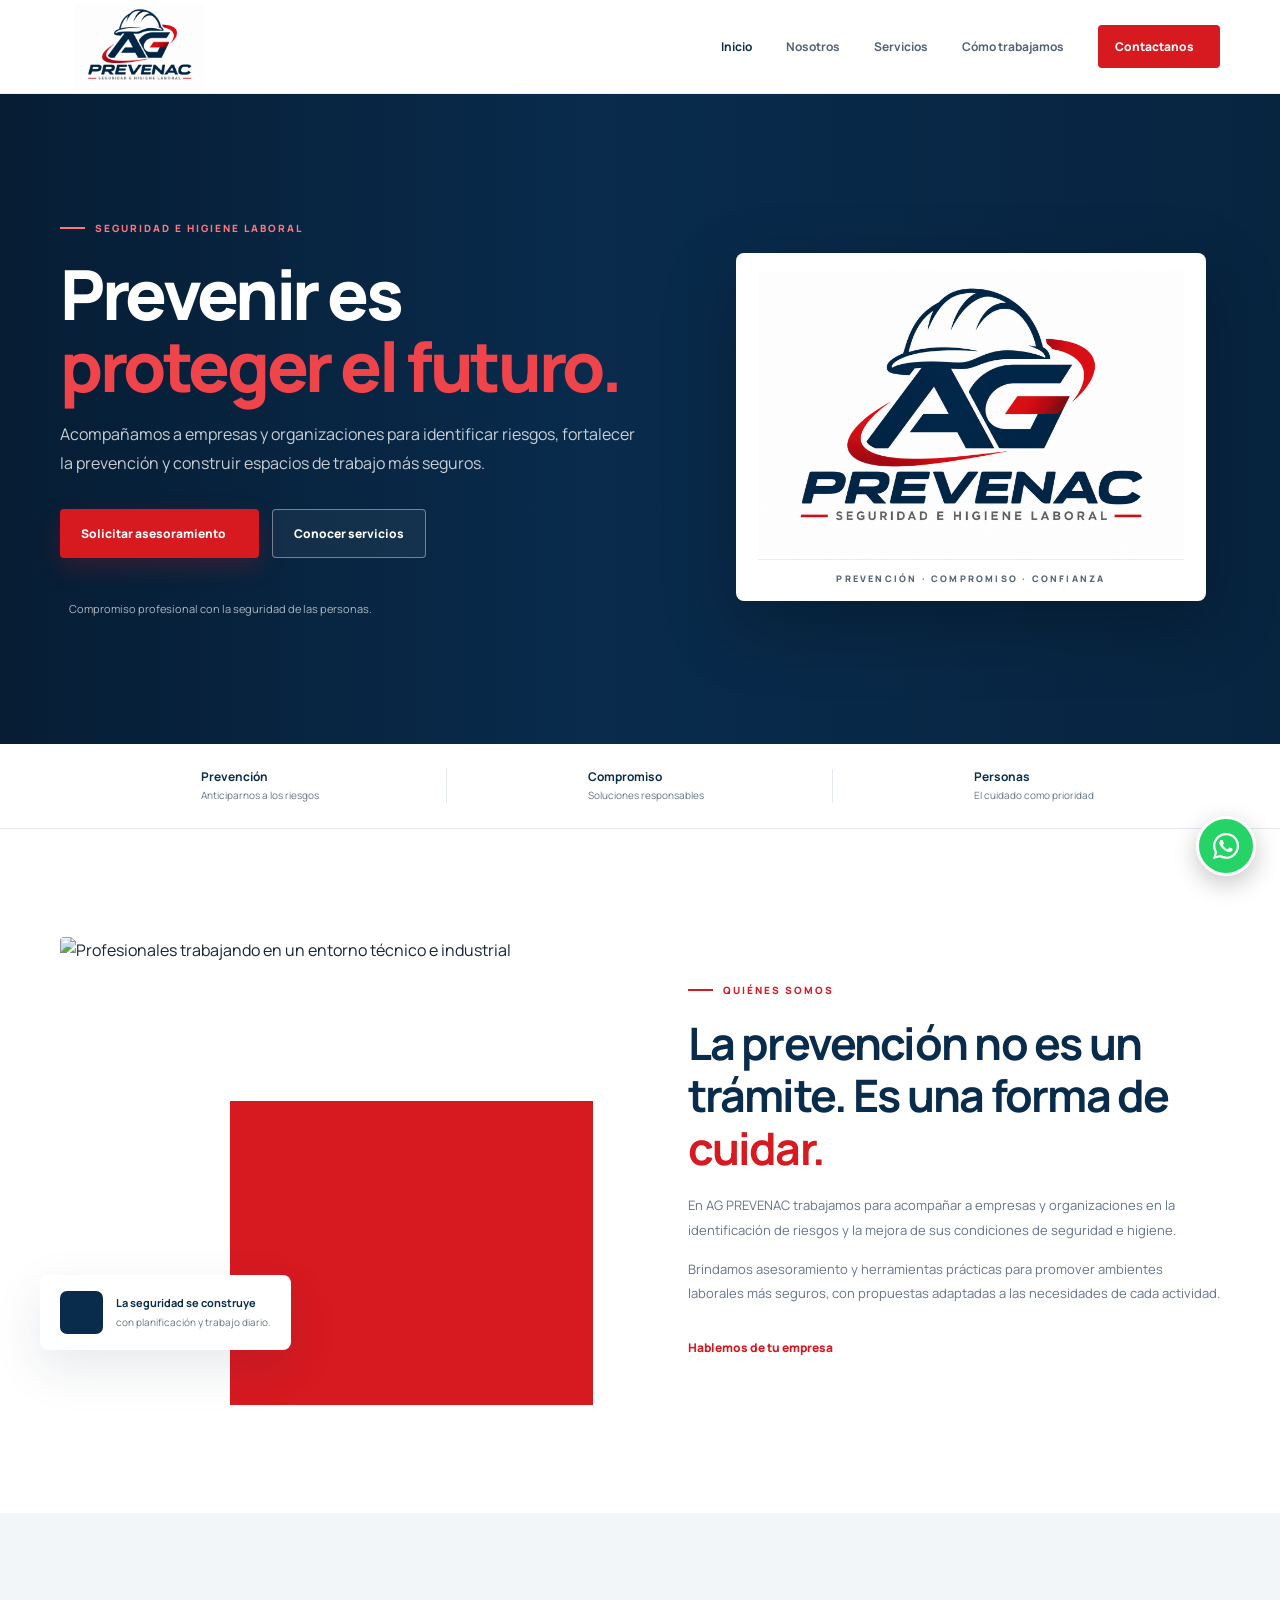
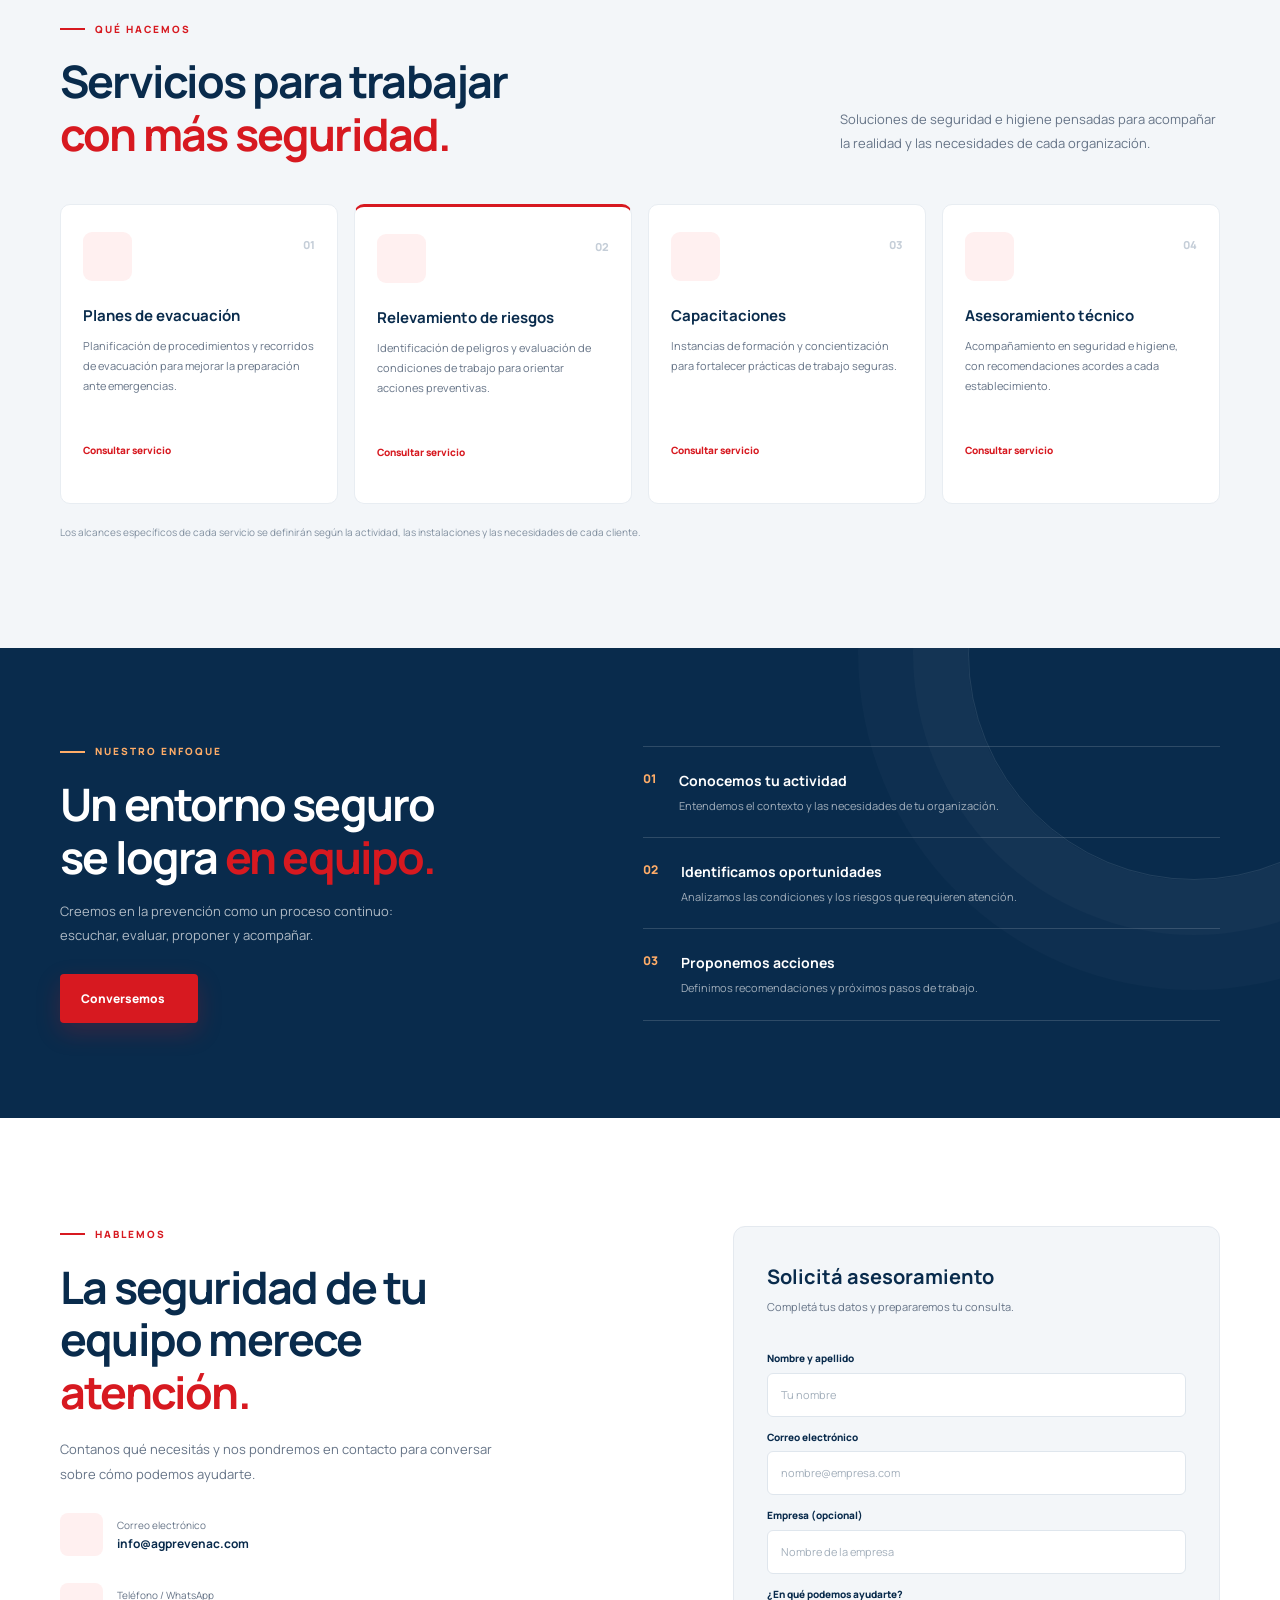
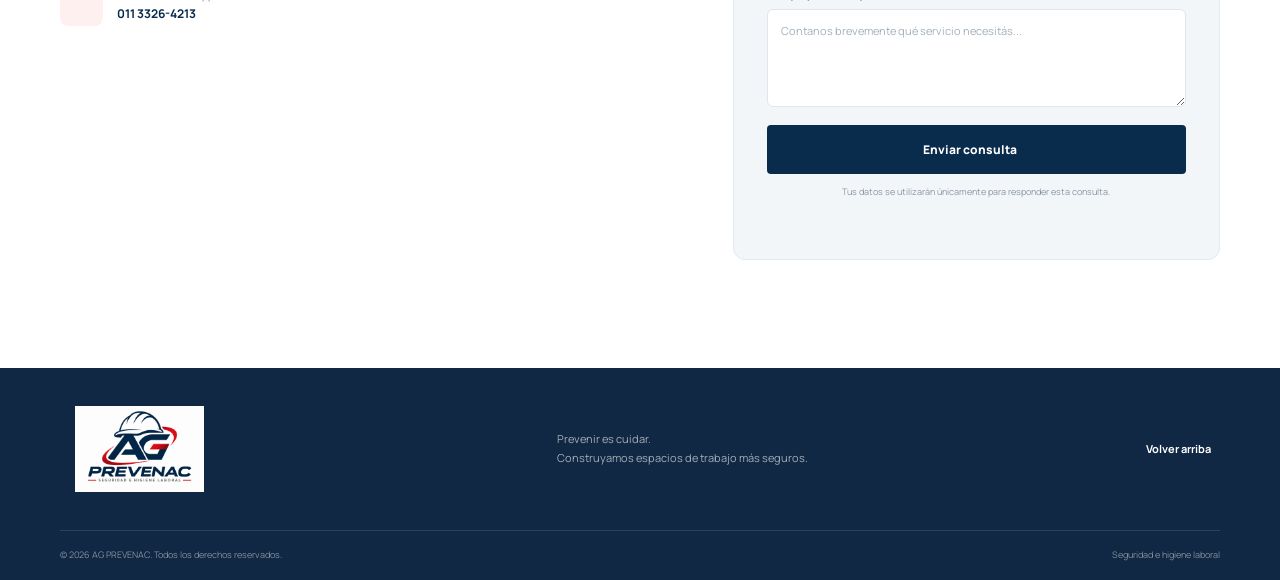
==== commit 1d4f6f34: "Update index.html" ====
--- a/index.html
+++ b/index.html
@@ -150,10 +150,10 @@
           <div class="eyebrow"><span></span> HABLEMOS</div>
           <h2>La seguridad de tu equipo merece <em>atención.</em></h2>
           <p>Contanos qué necesitás y nos pondremos en contacto para conversar sobre cómo podemos ayudarte.</p>
-          <div class="contact-detail"><span><i data-lucide="mail"></i></span><div><small>Correo electrónico</small><strong><a href="mailto:info@agprevenc.com">info@agprevenc.com</a></strong></div></div>
+          <div class="contact-detail"><span><i data-lucide="mail"></i></span><div><small>Correo electrónico</small><strong><a href="mailto:info@agprevenac.com">info@agprevenac.com</a></strong></div></div>
           <div class="contact-detail"><span><i data-lucide="phone"></i></span><div><small>Teléfono / WhatsApp</small><strong><a href="tel:+541133264213">011 3326-4213</a></strong></div></div>
         </div>
-        <form class="contact-form" id="contact-form" action="https://formsubmit.co/ajax/info@agprevenc.com" method="POST">
+        <form class="contact-form" id="contact-form" action="https://formsubmit.co/ajax/info@agprevenac.com" method="POST">
           <input type="hidden" name="_subject" value="Nueva consulta desde la web de AG PREVENAC">
           <input type="hidden" name="_template" value="table">
           <input type="hidden" name="_replyto" id="replyto-field" value="">
--- a/css/styles.css
+++ b/css/styles.css
@@ -264,3 +264,21 @@
   .hero-logo-panel span { font-size: 8px; letter-spacing: 1.5px; }
   .brand-logo-footer { width: 145px; height: 82px; }
 }
+
+
+/* Contacto funcional y acceso directo a WhatsApp */
+.contact-detail strong a { color: inherit; text-decoration: none; }
+.contact-detail strong a:hover { color: var(--orange); }
+.form-honeypot { position: absolute !important; left: -10000px !important; width: 1px !important; height: 1px !important; opacity: 0 !important; }
+.contact-form button:disabled { opacity: .7; cursor: wait; }
+.form-feedback.is-success { color: #187044 !important; }
+.form-feedback.is-error { color: #b42318 !important; }
+.whatsapp-float {
+  position: fixed; right: 24px; bottom: 24px; z-index: 1000;
+  display: grid; place-items: center; width: 60px; height: 60px;
+  color: #fff; background: #25d366; border: 3px solid #fff; border-radius: 50%;
+  box-shadow: 0 8px 24px rgba(0,0,0,.22); transition: transform .2s, box-shadow .2s;
+}
+.whatsapp-float:hover { transform: translateY(-4px); box-shadow: 0 12px 28px rgba(0,0,0,.28); }
+.whatsapp-float svg { width: 32px; height: 32px; fill: currentColor; }
+@media (max-width: 700px) { .whatsapp-float { right: 16px; bottom: 16px; width: 56px; height: 56px; } }
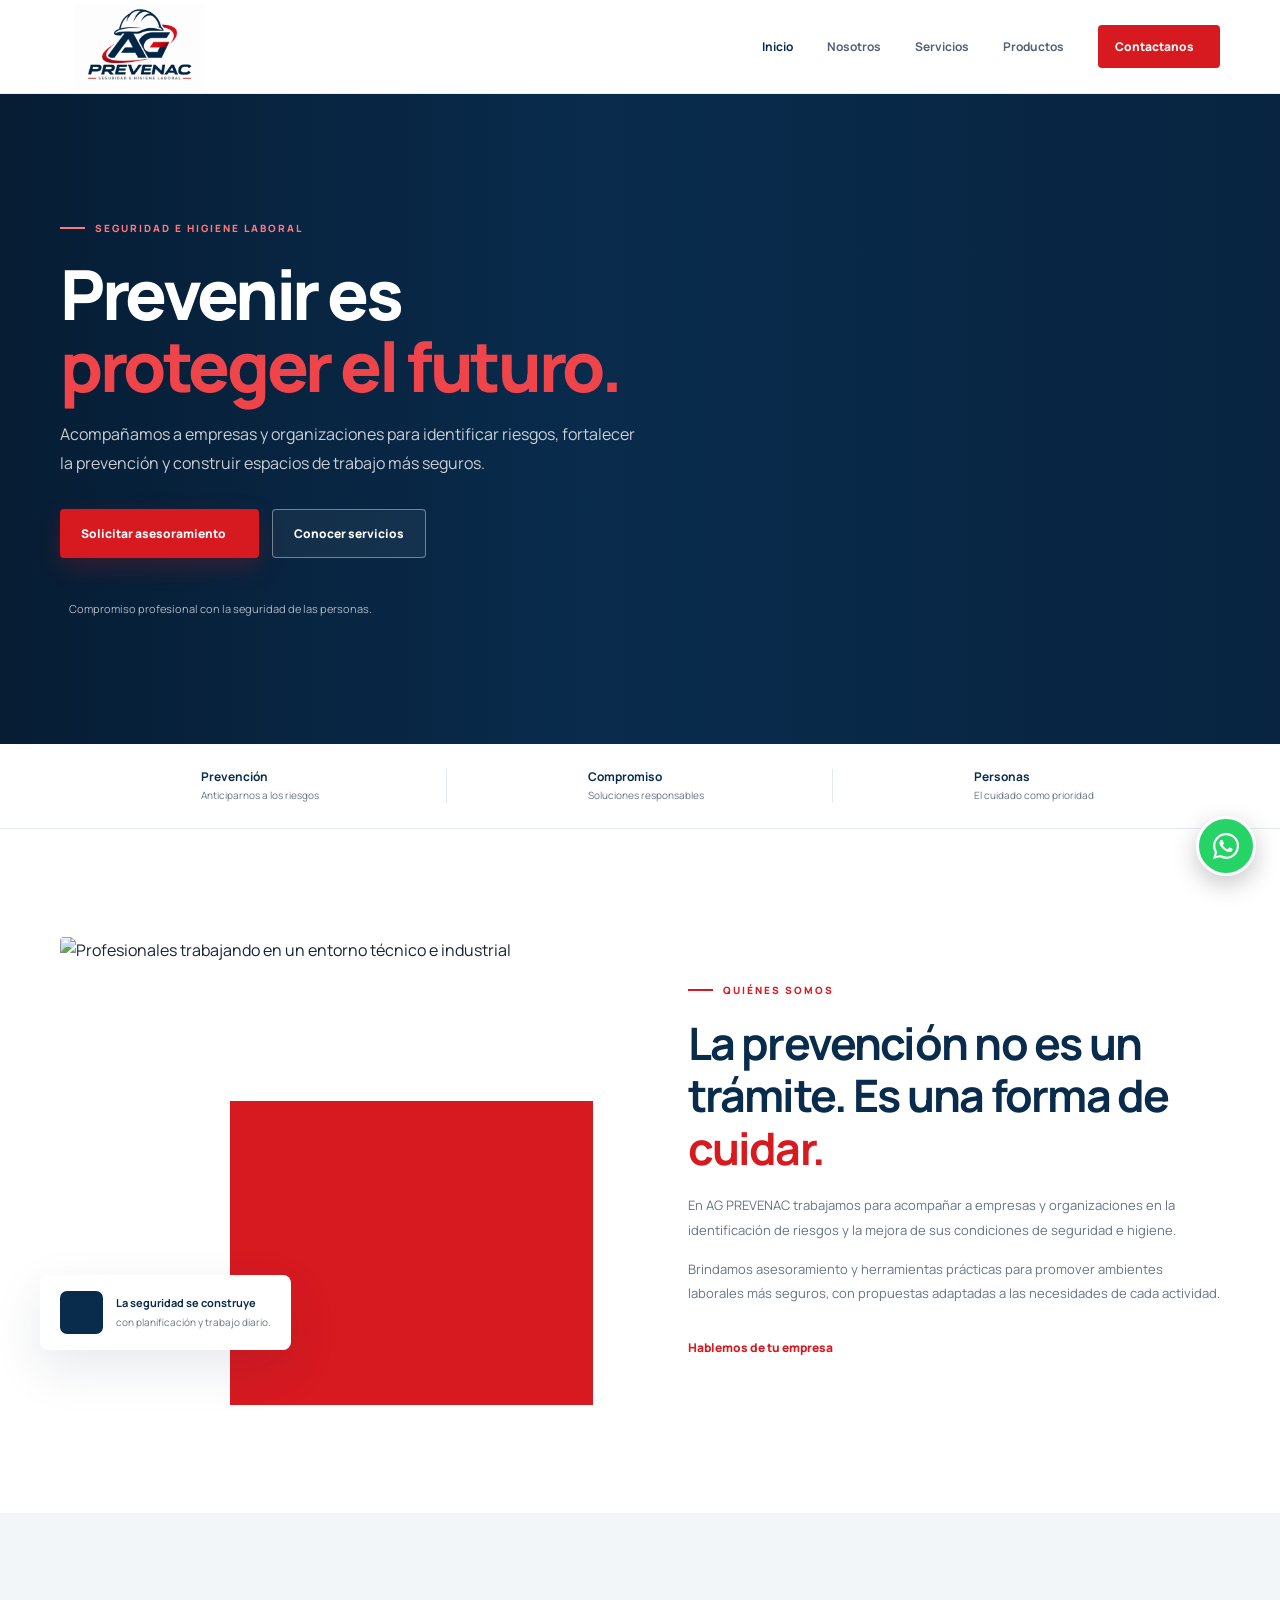
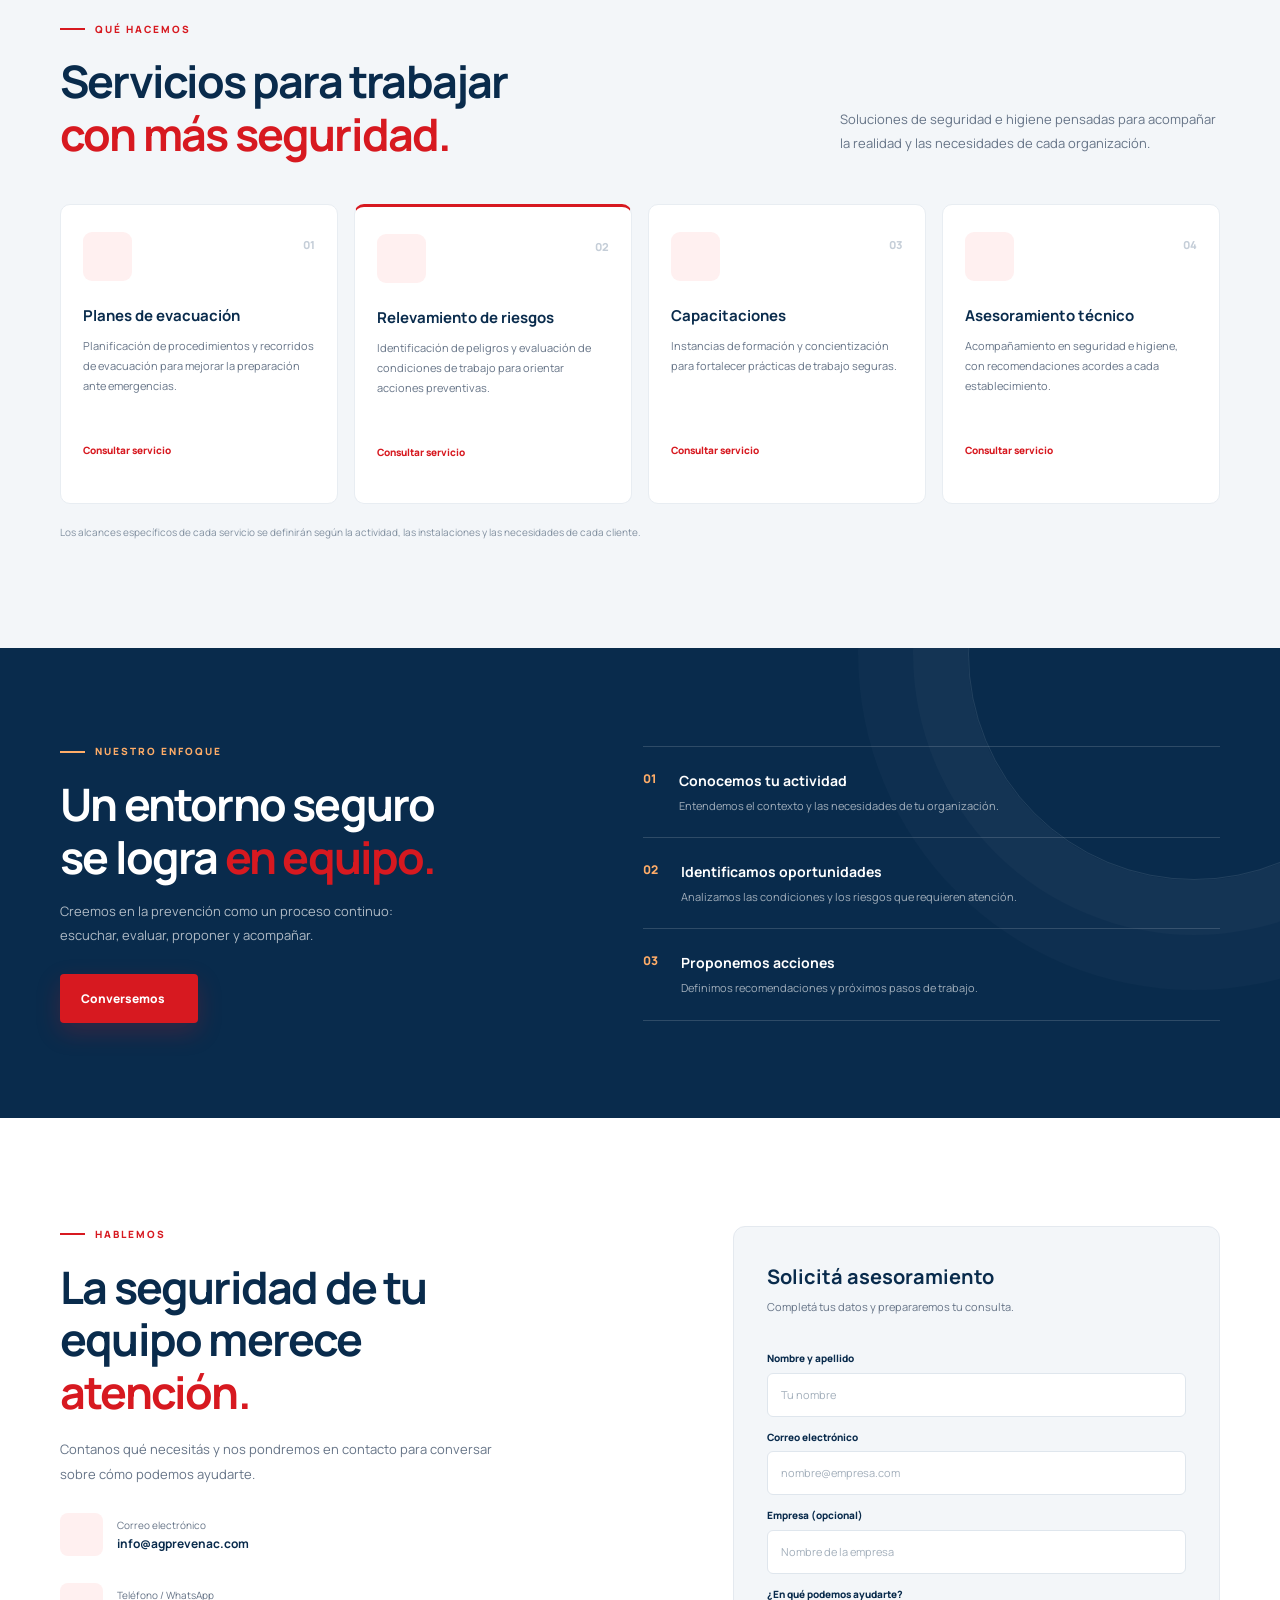
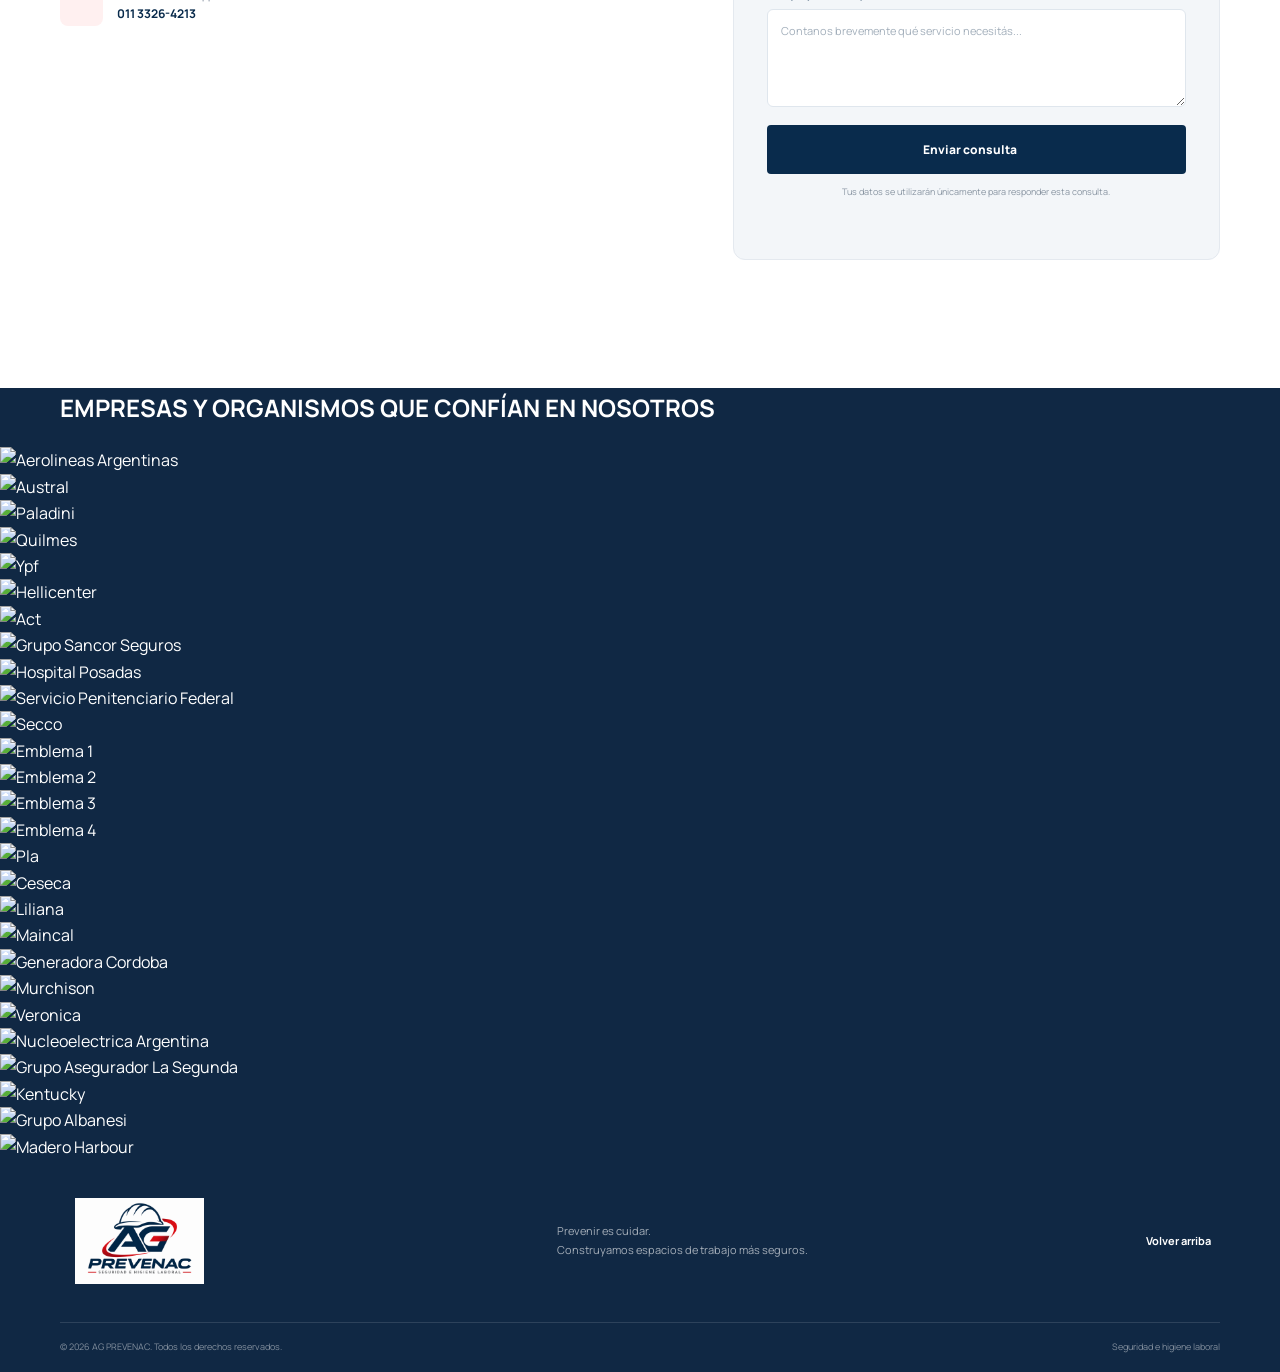
==== commit 225ad0fa: "Update index.html" ====
--- a/index.html
+++ b/index.html
@@ -31,7 +31,7 @@
         <a href="#inicio" class="nav-link active">Inicio</a>
         <a href="#nosotros" class="nav-link">Nosotros</a>
         <a href="#servicios" class="nav-link">Servicios</a>
-        <a href="#metodologia" class="nav-link">Cómo trabajamos</a>
+        <a href="productos.html" class="nav-link">Productos</a>
         <a href="#contacto" class="nav-cta">Contactanos <i data-lucide="arrow-up-right"></i></a>
       </nav>
     </div>
@@ -52,10 +52,10 @@
           </div>
           <div class="hero-note"><i data-lucide="shield-check"></i> Compromiso profesional con la seguridad de las personas.</div>
         </div>
-        <div class="hero-logo-panel">
+        <!-- <div class="hero-logo-panel">
           <img src="assets/logo-prevenac.png" alt="Identidad corporativa AG PREVENAC — Seguridad e Higiene Laboral">
           <span>PREVENCIÓN · COMPROMISO · CONFIANZA</span>
-        </div>
+        </div> -->
       </div>
     </section>
 
@@ -177,6 +177,73 @@
   </main>
 
   <footer class="site-footer">
+    <section class="footer-clients" aria-label="Empresas y organismos que confían en nosotros">
+      <div class="container">
+        <h2>EMPRESAS Y ORGANISMOS QUE CONFÍAN EN NOSOTROS</h2>
+      </div>
+      <div class="logo-marquee" aria-label="Logotipos de organizaciones">
+        <div class="logo-marquee-track">
+          <div class="logo-marquee-group">
+            <div class="client-logo"><img src="assets/clientes/aerolineas-argentinas.png" alt="Aerolineas Argentinas" loading="lazy"></div>
+            <div class="client-logo"><img src="assets/clientes/austral.png" alt="Austral" loading="lazy"></div>
+            <div class="client-logo"><img src="assets/clientes/paladini.png" alt="Paladini" loading="lazy"></div>            
+            <div class="client-logo"><img src="assets/clientes/quilmes.png" alt="Quilmes" loading="lazy"></div>            
+            <div class="client-logo"><img src="assets/clientes/ypf.png" alt="Ypf" loading="lazy"></div>            
+            <div class="client-logo"><img src="assets/clientes/hellicenter.png" alt="Hellicenter" loading="lazy"></div>            
+            <div class="client-logo"><img src="assets/clientes/act.png" alt="Act" loading="lazy"></div>            
+            <div class="client-logo"><img src="assets/clientes/grupo-sancor-seguros.png" alt="Grupo Sancor Seguros" loading="lazy"></div>            
+            <div class="client-logo"><img src="assets/clientes/hospital-posadas.png" alt="Hospital Posadas" loading="lazy"></div>            
+            <div class="client-logo"><img src="assets/clientes/servicio-penitenciario-federal.png" alt="Servicio Penitenciario Federal" loading="lazy"></div>            
+            <div class="client-logo"><img src="assets/clientes/secco.png" alt="Secco" loading="lazy"></div>            
+            <div class="client-logo"><img src="assets/clientes/emblema-1.png" alt="Emblema 1" loading="lazy"></div>           
+            <div class="client-logo"><img src="assets/clientes/emblema-2.png" alt="Emblema 2" loading="lazy"></div>            
+            <div class="client-logo"><img src="assets/clientes/emblema-3.png" alt="Emblema 3" loading="lazy"></div>            
+            <div class="client-logo"><img src="assets/clientes/emblema-4.png" alt="Emblema 4" loading="lazy"></div>            
+            <div class="client-logo"><img src="assets/clientes/pla.png" alt="Pla" loading="lazy"></div>            
+            <div class="client-logo"><img src="assets/clientes/ceseca.png" alt="Ceseca" loading="lazy"></div>            
+            <div class="client-logo"><img src="assets/clientes/liliana.png" alt="Liliana" loading="lazy"></div>            
+            <div class="client-logo"><img src="assets/clientes/maincal.png" alt="Maincal" loading="lazy"></div>            
+            <div class="client-logo"><img src="assets/clientes/generadora-cordoba.png" alt="Generadora Cordoba" loading="lazy"></div>            
+            <div class="client-logo"><img src="assets/clientes/murchison.png" alt="Murchison" loading="lazy"></div>            
+            <div class="client-logo"><img src="assets/clientes/veronica.png" alt="Veronica" loading="lazy"></div>            
+            <div class="client-logo"><img src="assets/clientes/nucleoelectrica-argentina.png" alt="Nucleoelectrica Argentina" loading="lazy"></div>            
+            <div class="client-logo"><img src="assets/clientes/grupo-asegurador-la-segunda.png" alt="Grupo Asegurador La Segunda" loading="lazy"></div>            
+            <div class="client-logo"><img src="assets/clientes/kentucky.png" alt="Kentucky" loading="lazy"></div>            
+            <div class="client-logo"><img src="assets/clientes/grupo-albanesi.png" alt="Grupo Albanesi" loading="lazy"></div>            
+            <div class="client-logo"><img src="assets/clientes/madero-harbour.png" alt="Madero Harbour" loading="lazy"></div>          
+          </div>
+          <div class="logo-marquee-group" aria-hidden="true">
+            <div class="client-logo"><img src="assets/clientes/aerolineas-argentinas.png" alt="" loading="lazy"></div>            
+            <div class="client-logo"><img src="assets/clientes/austral.png" alt="" loading="lazy"></div>            
+            <div class="client-logo"><img src="assets/clientes/paladini.png" alt="" loading="lazy"></div>            
+            <div class="client-logo"><img src="assets/clientes/quilmes.png" alt="" loading="lazy"></div>            
+            <div class="client-logo"><img src="assets/clientes/ypf.png" alt="" loading="lazy"></div>            
+            <div class="client-logo"><img src="assets/clientes/hellicenter.png" alt="" loading="lazy"></div>            
+            <div class="client-logo"><img src="assets/clientes/act.png" alt="" loading="lazy"></div>            
+            <div class="client-logo"><img src="assets/clientes/grupo-sancor-seguros.png" alt="" loading="lazy"></div>            
+            <div class="client-logo"><img src="assets/clientes/hospital-posadas.png" alt="" loading="lazy"></div>            
+            <div class="client-logo"><img src="assets/clientes/servicio-penitenciario-federal.png" alt="" loading="lazy"></div>            
+            <div class="client-logo"><img src="assets/clientes/secco.png" alt="" loading="lazy"></div>            
+            <div class="client-logo"><img src="assets/clientes/emblema-1.png" alt="" loading="lazy"></div>            
+            <div class="client-logo"><img src="assets/clientes/emblema-2.png" alt="" loading="lazy"></div>            
+            <div class="client-logo"><img src="assets/clientes/emblema-3.png" alt="" loading="lazy"></div>            
+            <div class="client-logo"><img src="assets/clientes/emblema-4.png" alt="" loading="lazy"></div>            
+            <div class="client-logo"><img src="assets/clientes/pla.png" alt="" loading="lazy"></div>            
+            <div class="client-logo"><img src="assets/clientes/ceseca.png" alt="" loading="lazy"></div>            
+            <div class="client-logo"><img src="assets/clientes/liliana.png" alt="" loading="lazy"></div>            
+            <div class="client-logo"><img src="assets/clientes/maincal.png" alt="" loading="lazy"></div>            
+            <div class="client-logo"><img src="assets/clientes/generadora-cordoba.png" alt="" loading="lazy"></div>           
+            <div class="client-logo"><img src="assets/clientes/murchison.png" alt="" loading="lazy"></div>            
+            <div class="client-logo"><img src="assets/clientes/veronica.png" alt="" loading="lazy"></div>            
+            <div class="client-logo"><img src="assets/clientes/nucleoelectrica-argentina.png" alt="" loading="lazy"></div>            
+            <div class="client-logo"><img src="assets/clientes/grupo-asegurador-la-segunda.png" alt="" loading="lazy"></div>            
+            <div class="client-logo"><img src="assets/clientes/kentucky.png" alt="" loading="lazy"></div>            
+            <div class="client-logo"><img src="assets/clientes/grupo-albanesi.png" alt="" loading="lazy"></div>            
+            <div class="client-logo"><img src="assets/clientes/madero-harbour.png" alt="" loading="lazy"></div>          
+          </div>
+        </div>
+      </div>
+    </section>
     <div class="container footer-top">
       <a class="brand brand-footer" href="#inicio" aria-label="AG PREVENAC, volver al inicio">
         <img class="brand-logo brand-logo-footer" src="assets/logo-prevenac.png" alt="AG PREVENAC — Seguridad e Higiene Laboral">
